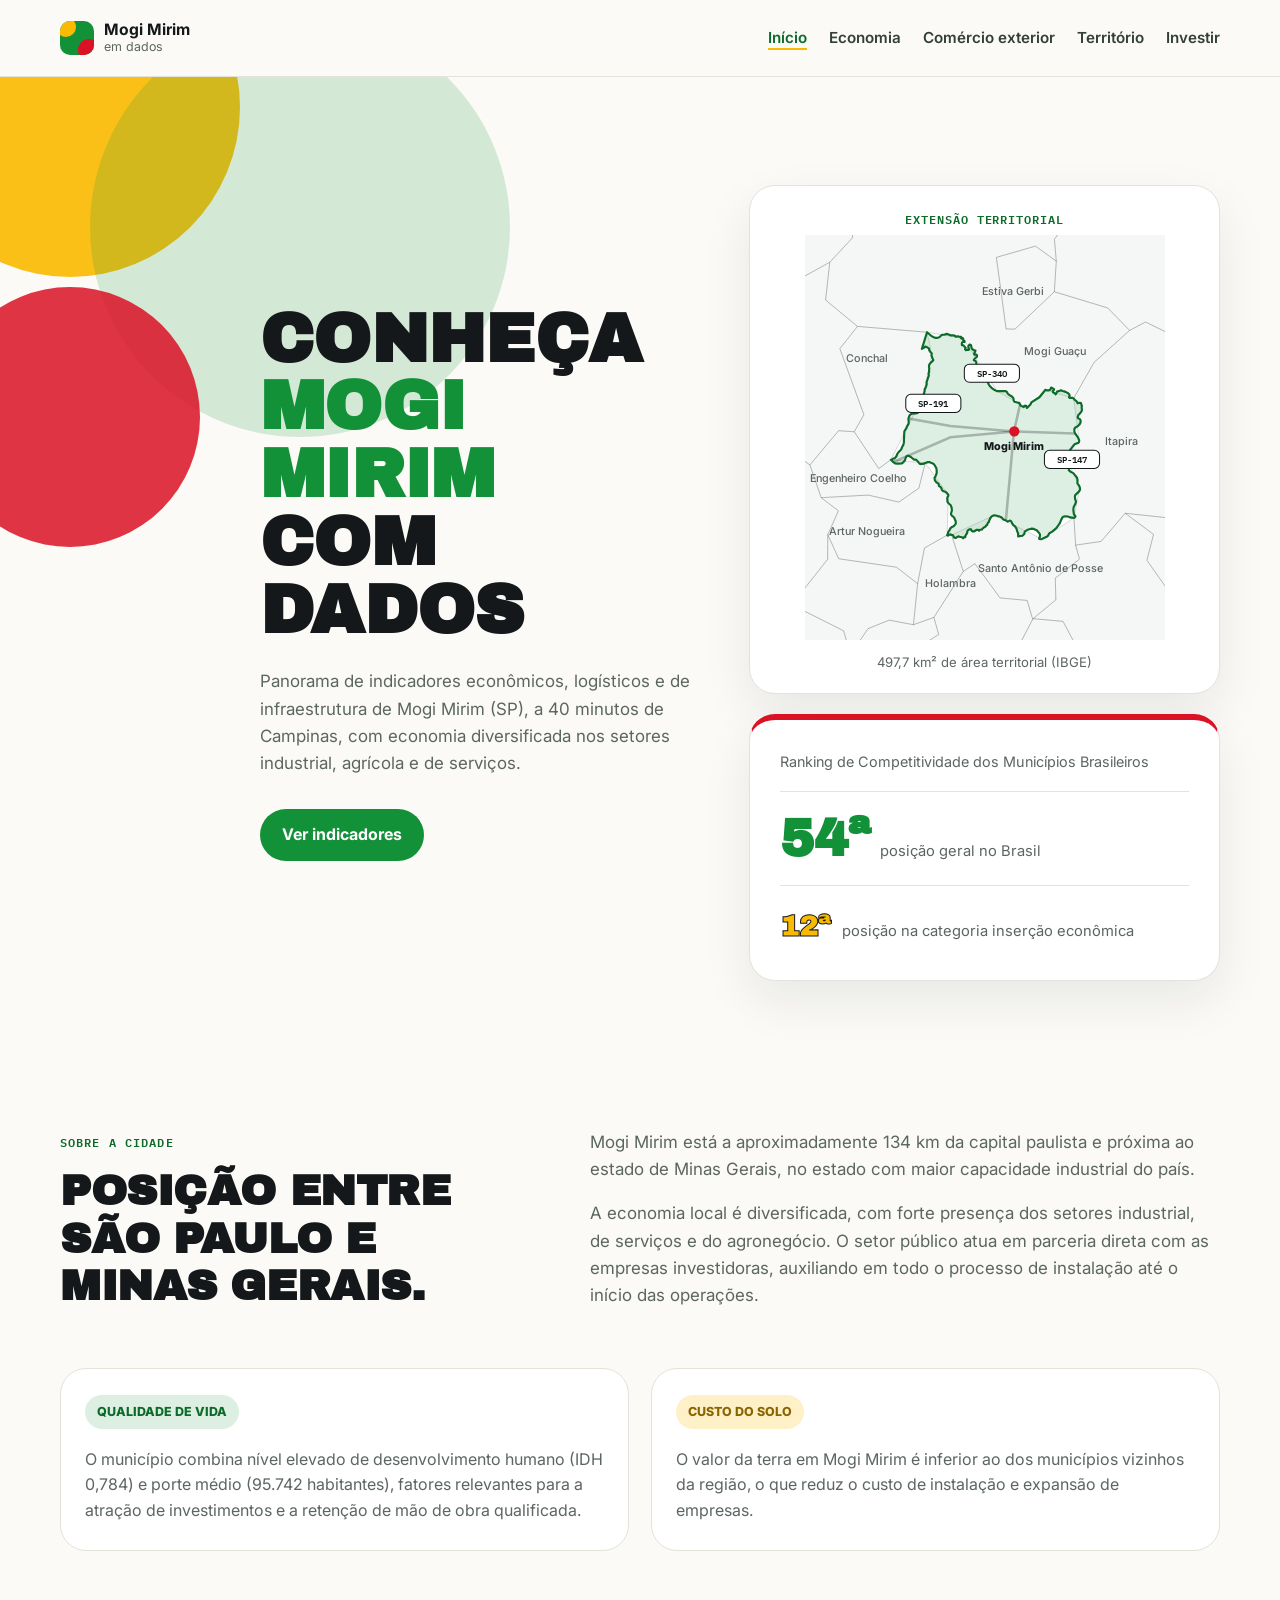
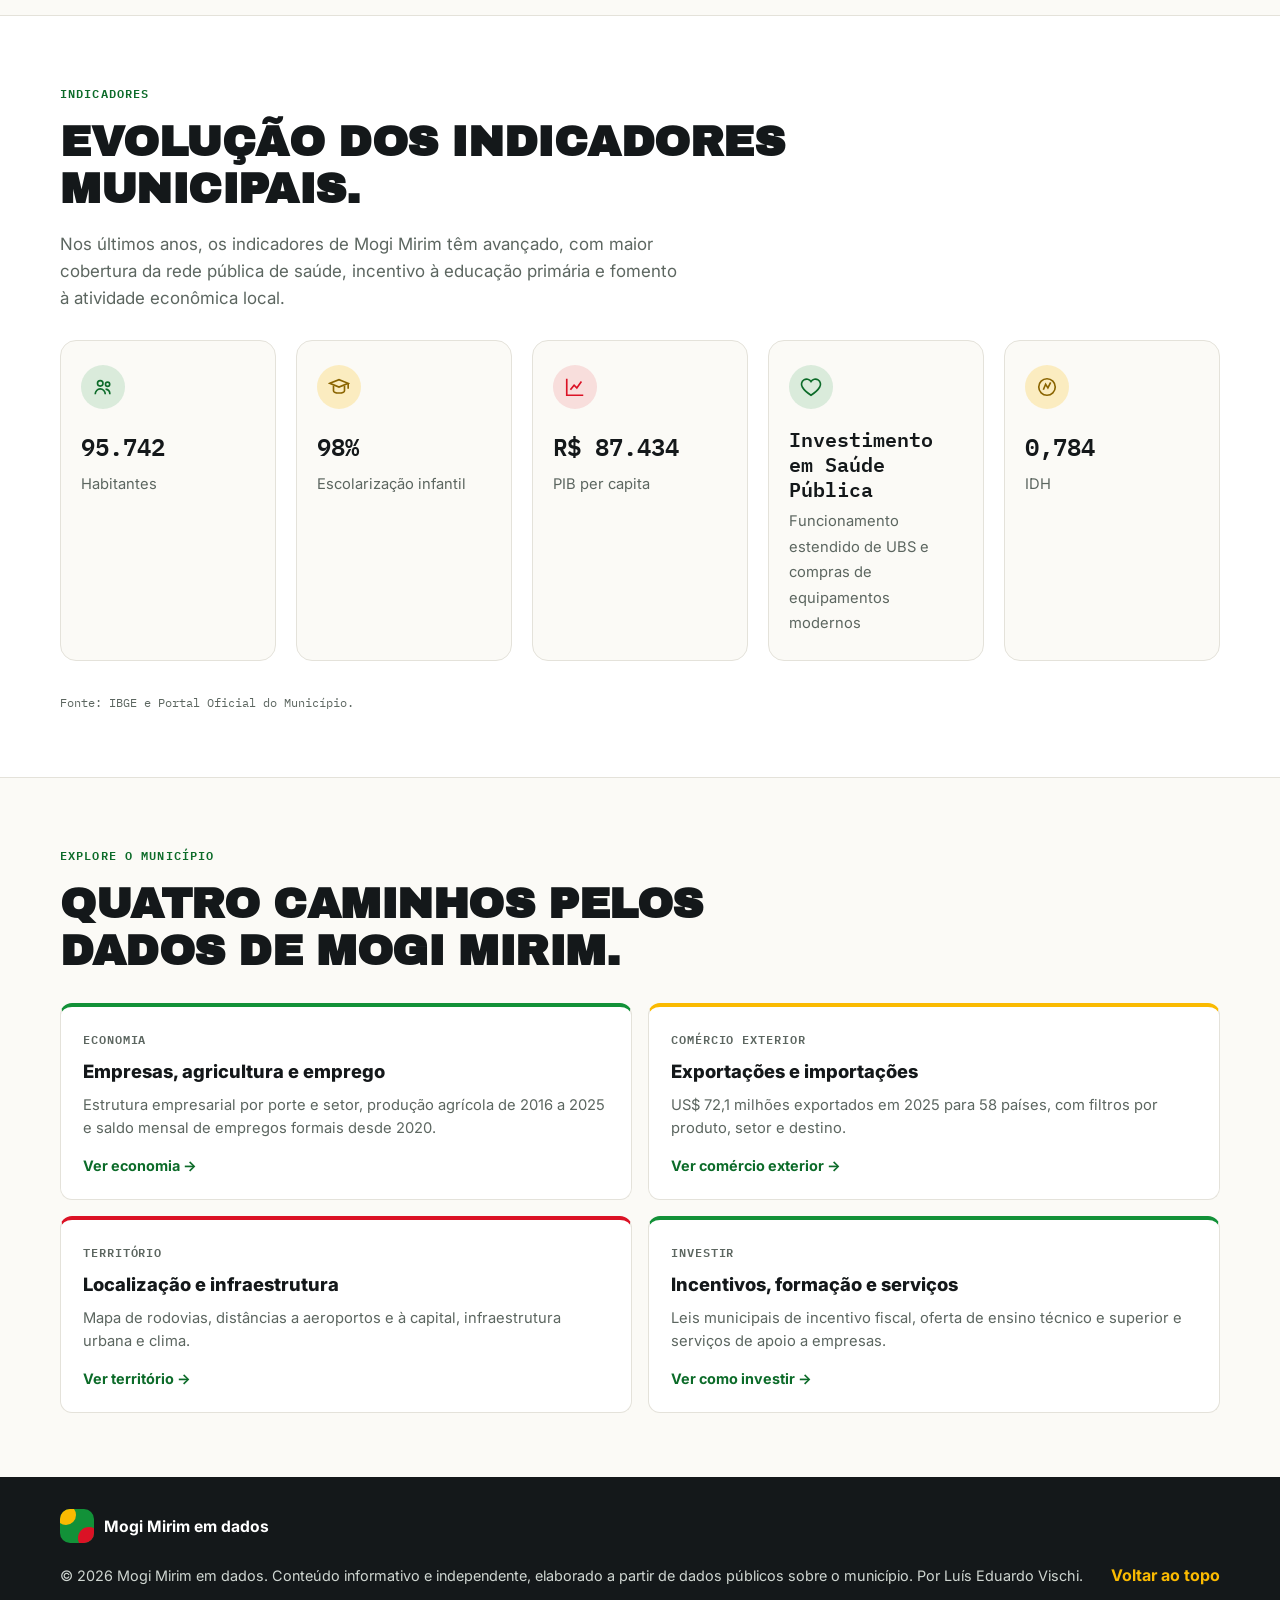
==== index.html @ 1808aabb "Add files via upload" ====
<!DOCTYPE html>
<html lang="pt-BR">
<head>
  <meta charset="UTF-8" />
  <meta name="viewport" content="width=device-width, initial-scale=1.0" />

  <title>Conheça Mogi Mirim com dados | Mogi Mirim em dados</title>

  <meta name="description" content="Indicadores econômicos, localização, infraestrutura e serviços de Mogi Mirim (SP), com base em dados públicos." />

  <link rel="icon" href="data:image/svg+xml,<svg xmlns=%22http://www.w3.org/2000/svg%22 viewBox=%220 0 100 100%22><rect width=%22100%22 height=%22100%22 rx=%2220%22 fill=%22%23129138%22/><circle cx=%2235%22 cy=%2235%22 r=%2214%22 fill=%22%23faba01%22/><circle cx=%2262%22 cy=%2262%22 r=%2216%22 fill=%22%23db1225%22/></svg>" />

  <link rel="preconnect" href="https://fonts.googleapis.com" />
  <link rel="preconnect" href="https://fonts.gstatic.com" crossorigin />
  <link href="https://fonts.googleapis.com/css2?family=Archivo+Black&family=Inter:wght@400;500;600;700;800&family=IBM+Plex+Mono:wght@500;600&display=swap" rel="stylesheet" />

  <link rel="stylesheet" href="styles.css" />
</head>

<body>
  <a href="#inicio" class="skip-link">Pular para o conteúdo principal</a>

  <header class="site-header">
    <div class="container header-content">
      <a href="index.html" class="brand" aria-label="Página inicial">
        <span class="brand-mark" aria-hidden="true"></span>
        <span class="brand-text">
          <strong>Mogi Mirim</strong>
          <span>em dados</span>
        </span>
      </a>

      <button class="menu-toggle" aria-label="Abrir menu" aria-expanded="false" aria-controls="main-nav">
        <span></span>
        <span></span>
        <span></span>
      </button>

      <nav class="main-nav" id="main-nav">
        <a href="index.html" aria-current="page">Início</a>
        <a href="economia.html">Economia</a>
        <a href="comercio-exterior.html">Comércio exterior</a>
        <a href="territorio.html">Território</a>
        <a href="investir.html">Investir</a>
      </nav>
    </div>
  </header>

  <main id="inicio">
    <section class="hero">
      <div class="hero-circles" aria-hidden="true">
        <span class="circle circle-yellow"></span>
        <span class="circle circle-green"></span>
        <span class="circle circle-red"></span>
      </div>

      <div class="container hero-grid">
        <div class="hero-content">
          <h1>
            Conheça<br />
            <span class="hero-city">Mogi Mirim</span><br />
            com dados
          </h1>

          <p>
            Panorama de indicadores econômicos, logísticos e de infraestrutura de Mogi Mirim (SP), a 40 minutos de Campinas, com economia diversificada nos setores industrial, agrícola e de serviços.
          </p>

          <div class="hero-actions">
            <a href="#indicadores" class="button primary">Ver indicadores</a>
          </div>
        </div>

        <div class="hero-side">
          <div class="hero-map-card">
            <span class="hero-map-label">Extensão territorial</span>

            <svg class="territory-map" viewBox="0 0 418 470" role="img" aria-labelledby="territory-title territory-desc">
              <title id="territory-title">Mapa do território de Mogi Mirim</title>
              <desc id="territory-desc">Limite oficial do município de Mogi Mirim (IBGE) e municípios vizinhos, com as rodovias SP-191, SP-340 e SP-147 e o centro da cidade indicados.</desc>
              <defs><clipPath id="territory-clip"><path d="M170.2,348.3 L171.6,348.3 L173.3,351.4 L175.2,351.7 L176.5,350.6 L178.5,349.8 L179.3,350.4 L182.4,351.0 L183.6,352.2 L184.7,350.7 L186.1,350.9 L186.2,349.5 L187.2,347.5 L188.1,346.6 L188.7,343.3 L190.2,341.9 L191.8,341.6 L192.8,341.8 L193.1,342.9 L194.3,344.1 L195.9,344.2 L197.5,343.5 L199.0,342.3 L201.0,342.4 L202.1,343.4 L202.7,342.4 L205.5,341.9 L205.8,341.2 L208.1,339.3 L209.7,338.5 L210.5,337.1 L211.3,336.9 L212.4,334.1 L213.4,333.4 L213.8,331.8 L215.4,328.3 L217.0,326.5 L219.5,325.5 L221.8,325.7 L224.1,326.5 L225.7,326.7 L228.3,327.9 L230.4,330.4 L233.5,331.5 L235.3,332.8 L238.1,331.6 L239.3,332.3 L241.5,336.5 L243.9,338.3 L245.7,341.2 L246.1,343.3 L247.5,346.6 L247.5,350.0 L252.5,349.2 L254.8,346.8 L255.0,344.7 L255.8,343.8 L258.3,342.3 L262.7,341.0 L265.6,341.3 L269.0,342.9 L271.6,345.7 L272.6,347.2 L272.9,348.7 L272.5,351.0 L271.9,352.0 L272.1,352.9 L273.8,353.3 L275.0,353.0 L281.2,350.2 L282.4,348.9 L283.2,347.0 L284.5,345.8 L287.4,344.1 L291.8,340.4 L294.3,337.0 L295.9,334.5 L297.7,330.2 L299.0,327.9 L300.0,327.1 L301.8,326.6 L305.3,326.9 L307.8,327.9 L312.3,328.5 L313.6,327.7 L314.0,326.5 L312.2,324.2 L311.7,320.2 L311.6,318.3 L312.0,315.9 L314.1,311.8 L314.7,309.8 L313.7,306.7 L313.4,304.4 L313.7,302.2 L314.6,301.1 L317.8,298.3 L319.1,296.3 L319.4,295.4 L319.0,292.8 L318.2,291.1 L316.3,288.5 L316.4,284.1 L315.9,282.1 L314.9,280.6 L311.5,276.5 L308.3,275.0 L306.3,273.0 L306.6,271.2 L307.8,269.7 L309.1,267.0 L308.7,264.7 L307.4,263.3 L305.7,263.2 L305.2,262.4 L304.6,260.2 L304.5,258.4 L302.7,258.0 L301.9,257.1 L311.9,244.2 L313.1,243.0 L314.7,242.2 L317.2,241.6 L318.1,240.5 L318.4,238.5 L316.9,235.0 L313.8,230.6 L312.9,228.6 L312.7,225.6 L313.1,224.5 L314.6,223.1 L316.6,222.0 L318.4,220.4 L319.8,218.2 L320.1,215.6 L319.2,213.8 L316.8,212.6 L316.6,211.4 L317.5,208.8 L318.9,207.6 L321.4,204.1 L321.5,202.9 L321.2,200.0 L321.5,198.3 L320.9,197.1 L320.5,195.2 L318.5,194.8 L316.6,195.4 L315.7,193.6 L314.5,192.3 L313.1,191.4 L311.9,189.7 L310.4,189.1 L307.4,189.1 L306.6,188.4 L307.3,186.4 L306.7,184.9 L304.9,183.3 L302.0,181.9 L299.1,181.2 L297.2,180.3 L295.8,181.0 L292.7,181.7 L291.7,184.3 L291.0,185.1 L289.9,183.8 L287.8,182.3 L287.7,181.1 L288.8,180.1 L289.2,179.0 L286.3,177.3 L285.7,177.3 L284.8,179.6 L283.1,180.4 L280.5,180.4 L279.2,179.7 L272.2,188.4 L262.8,194.4 L262.0,196.4 L257.7,200.9 L256.9,198.6 L255.9,198.1 L254.5,198.5 L254.0,199.9 L251.0,198.4 L249.9,197.4 L248.8,194.8 L248.3,195.0 L243.1,193.6 L242.4,192.4 L242.1,190.2 L241.6,188.9 L240.2,187.5 L237.1,185.7 L235.3,184.1 L234.6,182.4 L233.1,181.3 L222.9,181.3 L219.5,179.7 L216.7,177.5 L214.8,175.7 L213.4,173.6 L212.1,170.7 L210.9,168.6 L210.9,167.9 L209.2,167.2 L207.2,165.8 L206.0,163.2 L206.2,159.6 L204.2,156.8 L203.6,153.4 L201.8,152.2 L200.3,152.5 L199.4,151.9 L199.0,150.4 L198.9,148.4 L198.5,146.8 L196.0,145.2 L197.4,143.1 L199.6,141.4 L199.8,140.3 L199.4,139.0 L198.6,138.8 L196.9,139.1 L196.2,137.9 L197.5,135.8 L197.9,134.2 L195.8,133.7 L194.0,132.2 L193.3,130.8 L192.8,128.0 L191.2,127.2 L189.9,128.6 L189.6,130.3 L190.5,132.7 L189.8,133.5 L187.9,133.3 L186.7,133.8 L185.9,132.5 L186.5,130.8 L183.8,128.0 L182.3,128.0 L182.0,126.3 L182.5,124.7 L184.0,124.0 L185.2,124.3 L185.3,123.2 L183.8,122.6 L183.6,120.1 L182.9,119.7 L181.6,120.3 L180.8,119.4 L181.3,118.3 L178.8,118.2 L177.8,117.6 L175.0,118.0 L173.6,116.8 L171.5,116.4 L169.0,116.5 L165.2,114.9 L164.5,114.8 L162.2,115.6 L159.5,115.8 L158.2,116.6 L155.9,118.7 L153.8,119.4 L151.3,119.4 L149.7,118.9 L146.8,117.3 L141.7,112.9 L135.7,132.2 L138.6,130.7 L139.4,129.6 L140.3,129.6 L142.7,130.9 L144.0,131.9 L144.2,133.6 L145.8,136.2 L146.8,136.9 L147.2,138.0 L146.8,140.1 L147.6,141.6 L147.9,143.0 L148.9,144.9 L148.9,145.6 L146.0,148.2 L144.3,150.6 L143.9,152.1 L144.3,154.9 L144.0,157.7 L144.2,158.9 L143.5,160.6 L143.8,163.0 L141.2,170.9 L141.3,173.5 L140.0,177.6 L138.9,179.3 L139.0,180.7 L138.2,184.0 L137.4,186.3 L137.1,187.8 L137.9,189.2 L138.1,190.6 L139.0,191.7 L139.2,193.9 L138.8,196.9 L137.5,199.9 L136.5,200.8 L135.7,202.3 L131.2,206.3 L128.7,207.1 L124.0,207.5 L121.9,208.9 L120.9,210.5 L120.0,213.8 L120.4,216.0 L120.3,219.0 L118.4,222.3 L117.7,224.3 L115.4,227.9 L115.2,230.5 L114.8,240.8 L114.3,243.4 L112.5,246.8 L111.9,248.7 L110.5,250.4 L109.4,251.2 L107.5,253.5 L106.1,256.9 L104.4,259.1 L102.1,259.8 L100.9,260.7 L99.7,260.9 L103.0,264.1 L104.6,265.3 L107.4,265.4 L112.4,265.1 L114.4,263.6 L116.1,261.5 L117.0,258.4 L117.9,257.1 L118.8,256.4 L120.5,256.4 L123.0,257.8 L126.0,260.4 L127.4,261.0 L129.0,260.8 L130.4,262.3 L133.0,265.5 L134.8,266.0 L135.8,265.6 L137.6,265.7 L139.6,264.7 L142.7,263.7 L144.8,263.8 L148.5,265.3 L150.2,266.7 L152.4,270.5 L152.9,273.1 L152.9,276.5 L151.6,280.1 L150.4,281.9 L150.8,284.8 L152.6,287.3 L154.9,288.7 L155.3,289.7 L155.4,291.4 L157.5,292.8 L158.5,294.4 L158.9,296.1 L160.8,297.6 L162.9,298.2 L164.1,299.0 L166.4,301.6 L166.4,302.9 L165.6,304.1 L165.1,305.8 L165.4,307.9 L165.3,309.5 L166.5,311.5 L169.0,313.5 L170.2,316.4 L170.6,319.9 L169.4,324.0 L170.7,326.2 L172.1,327.0 L173.6,328.9 L174.0,330.4 L175.0,332.2 L175.0,335.4 L172.5,338.3 L170.7,339.0 L169.0,340.3 L167.3,343.6 L166.2,345.1 L165.9,347.0 L165.0,348.6 L165.8,349.2 L166.9,348.4 L169.1,347.6 L170.2,348.3 Z" /></clipPath></defs>
              <g class="territory-neighbors">
                <path d="M-73.3,535.0 L-22.2,507.8 L-6.2,519.0 L39.6,498.4 L52.9,487.0 L44.8,459.6 L-15.4,429.3 L-60.6,472.3 L-80.5,450.9 L-103.0,460.5 L-76.3,491.4 L-73.3,535.0 Z" />
                <path d="M340.1,585.9 L371.5,578.0 L401.4,589.8 L443.8,530.3 L464.0,493.3 L427.6,445.1 L428.1,421.9 L397.0,377.7 L404.7,347.6 L371.8,323.1 L343.8,355.8 L314.2,360.1 L318.7,376.3 L290.6,398.5 L291.3,423.6 L264.8,445.5 L299.6,448.6 L341.5,527.6 L340.1,585.9 Z" />
                <path d="M-166.5,216.3 L-98.8,239.0 L-84.9,251.9 L-33.9,239.2 L5.7,267.0 L39.0,227.2 L57.2,228.5 L68.4,208.7 L40.5,132.0 L60.9,106.1 L23.9,75.5 L28.8,31.6 L-1.5,48.4 L-35.5,51.7 L-70.1,66.8 L-82.3,57.2 L-115.7,83.0 L-150.0,82.7 L-168.7,65.6 L-162.4,122.9 L-179.7,179.8 L-166.7,211.7 L-166.5,216.3 Z" />
                <path d="M26.5,348.0 L39.1,375.9 L106.1,385.7 L130.8,404.8 L138.7,363.4 L165.0,348.6 L166.4,301.6 L139.6,264.7 L132.2,294.0 L109.0,310.1 L73.3,302.0 L18.8,305.0 L38.8,320.2 L26.5,348.0 Z" />
                <path d="M60.9,106.1 L40.5,132.0 L68.4,208.7 L57.2,228.5 L85.6,271.2 L99.7,260.9 L137.1,187.8 L147.2,138.0 L141.7,112.9 L60.9,106.1 Z" />
                <path d="M52.9,487.0 L73.1,457.1 L97.8,447.2 L125.9,452.5 L130.8,404.8 L106.1,385.7 L39.1,375.9 L26.5,348.0 L26.3,376.5 L-15.4,429.3 L44.8,459.6 L52.9,487.0 Z" />
                <path d="M99.7,260.9 L85.6,271.2 L57.2,228.5 L39.0,227.2 L5.7,267.0 L18.8,305.0 L73.3,302.0 L109.0,310.1 L132.2,294.0 L139.6,264.7 L99.7,260.9 Z" />
                <path d="M376.9,110.8 L395.4,101.0 L431.6,118.8 L444.8,76.5 L466.2,40.5 L473.0,7.2 L440.2,3.0 L409.2,-34.5 L412.9,-67.5 L368.5,-75.6 L335.7,-65.3 L295.9,-73.1 L309.7,-49.5 L317.4,-33.7 L289.6,5.0 L291.8,30.4 L289.5,65.9 L351.5,84.7 L376.9,110.8 Z" />
                <path d="M165.0,348.6 L138.7,363.4 L130.8,404.8 L125.9,452.5 L149.7,444.0 L183.8,390.6 L170.2,348.3 L165.0,348.6 Z" />
                <path d="M517.7,233.7 L477.3,213.2 L481.8,170.5 L431.6,118.8 L395.4,101.0 L376.9,110.8 L335.6,148.0 L311.9,189.7 L318.4,238.5 L301.9,257.1 L319.0,292.8 L312.3,328.5 L314.2,360.1 L343.8,355.8 L371.8,323.1 L420.4,328.3 L440.2,290.3 L465.6,264.5 L483.9,263.7 L517.7,233.7 Z" />
                <path d="M264.4,446.2 L257.9,424.3 L226.5,421.4 L197.3,381.6 L183.8,390.6 L149.7,444.0 L155.2,463.9 L126.6,481.9 L127.6,504.9 L153.6,486.9 L236.0,500.5 L243.3,486.5 L264.4,446.2 Z" />
                <path d="M-168.7,65.6 L-150.0,82.7 L-115.7,83.0 L-82.3,57.2 L-70.1,66.8 L-35.5,51.7 L-1.5,48.4 L28.8,31.6 L55.3,3.1 L50.3,-62.0 L3.7,-68.5 L-32.9,-58.4 L-54.7,-69.4 L-95.0,-64.7 L-112.3,-74.0 L-128.7,-22.2 L-185.4,15.3 L-168.7,65.6 Z" />
                <path d="M-15.4,429.3 L26.3,376.5 L26.5,348.0 L38.8,320.2 L18.8,305.0 L5.7,267.0 L-33.9,239.2 L-60.2,285.4 L-87.1,288.9 L-120.9,311.9 L-174.5,310.0 L-190.3,389.9 L-182.7,410.6 L-202.4,453.7 L-185.4,482.2 L-172.3,494.4 L-144.8,474.1 L-103.0,460.5 L-80.5,450.9 L-60.6,472.3 L-15.4,429.3 Z" />
                <path d="M141.7,112.9 L183.6,120.1 L222.9,181.3 L257.7,200.9 L279.2,179.7 L311.9,189.7 L335.6,148.0 L376.9,110.8 L351.5,84.7 L289.5,65.9 L243.8,109.3 L233.5,109.1 L222.2,26.0 L267.6,12.9 L291.8,30.4 L289.6,5.0 L317.4,-33.7 L309.7,-49.5 L259.8,-20.5 L195.3,-48.2 L171.9,-47.3 L128.3,-89.3 L89.8,-52.9 L50.3,-62.0 L55.3,3.1 L28.8,31.6 L23.9,75.5 L60.9,106.1 L141.7,112.9 Z" />
                <path d="M39.2,543.5 L77.4,552.9 L112.7,557.1 L132.4,530.9 L127.6,504.9 L126.6,481.9 L155.2,463.9 L149.7,444.0 L125.9,452.5 L97.8,447.2 L73.1,457.1 L52.9,487.0 L39.6,498.4 L39.2,543.5 Z" />
                <path d="M243.3,486.5 L285.6,515.7 L296.9,563.0 L323.0,579.6 L340.1,585.9 L341.5,527.6 L299.6,448.6 L264.8,445.5 L264.4,446.2 L243.3,486.5 Z" />
                <path d="M183.8,390.6 L197.3,381.6 L226.5,421.4 L257.9,424.3 L264.4,446.2 L264.8,445.5 L291.3,423.6 L290.6,398.5 L318.7,376.3 L314.2,360.1 L312.3,328.5 L275.0,353.0 L219.5,325.5 L170.2,348.3 L183.8,390.6 Z" />
                <path d="M412.9,-67.5 L409.2,-34.5 L440.2,3.0 L473.0,7.2 L494.1,9.2 L520.3,-17.1 L511.3,-53.5 L493.1,-67.9 L450.3,-65.2 L434.7,-75.4 L412.9,-67.5 Z" />
                <path d="M428.1,421.9 L467.4,413.9 L484.3,430.0 L507.4,420.7 L529.5,401.6 L519.7,329.0 L475.6,323.5 L466.3,293.3 L440.2,290.3 L420.4,328.3 L371.8,323.1 L404.7,347.6 L397.0,377.7 L428.1,421.9 Z" />
                <path d="M291.8,30.4 L267.6,12.9 L222.2,26.0 L233.5,109.1 L243.8,109.3 L289.5,65.9 L291.8,30.4 Z" />
              </g>
              <path class="territory-shape" d="M170.2,348.3 L171.6,348.3 L173.3,351.4 L175.2,351.7 L176.5,350.6 L178.5,349.8 L179.3,350.4 L182.4,351.0 L183.6,352.2 L184.7,350.7 L186.1,350.9 L186.2,349.5 L187.2,347.5 L188.1,346.6 L188.7,343.3 L190.2,341.9 L191.8,341.6 L192.8,341.8 L193.1,342.9 L194.3,344.1 L195.9,344.2 L197.5,343.5 L199.0,342.3 L201.0,342.4 L202.1,343.4 L202.7,342.4 L205.5,341.9 L205.8,341.2 L208.1,339.3 L209.7,338.5 L210.5,337.1 L211.3,336.9 L212.4,334.1 L213.4,333.4 L213.8,331.8 L215.4,328.3 L217.0,326.5 L219.5,325.5 L221.8,325.7 L224.1,326.5 L225.7,326.7 L228.3,327.9 L230.4,330.4 L233.5,331.5 L235.3,332.8 L238.1,331.6 L239.3,332.3 L241.5,336.5 L243.9,338.3 L245.7,341.2 L246.1,343.3 L247.5,346.6 L247.5,350.0 L252.5,349.2 L254.8,346.8 L255.0,344.7 L255.8,343.8 L258.3,342.3 L262.7,341.0 L265.6,341.3 L269.0,342.9 L271.6,345.7 L272.6,347.2 L272.9,348.7 L272.5,351.0 L271.9,352.0 L272.1,352.9 L273.8,353.3 L275.0,353.0 L281.2,350.2 L282.4,348.9 L283.2,347.0 L284.5,345.8 L287.4,344.1 L291.8,340.4 L294.3,337.0 L295.9,334.5 L297.7,330.2 L299.0,327.9 L300.0,327.1 L301.8,326.6 L305.3,326.9 L307.8,327.9 L312.3,328.5 L313.6,327.7 L314.0,326.5 L312.2,324.2 L311.7,320.2 L311.6,318.3 L312.0,315.9 L314.1,311.8 L314.7,309.8 L313.7,306.7 L313.4,304.4 L313.7,302.2 L314.6,301.1 L317.8,298.3 L319.1,296.3 L319.4,295.4 L319.0,292.8 L318.2,291.1 L316.3,288.5 L316.4,284.1 L315.9,282.1 L314.9,280.6 L311.5,276.5 L308.3,275.0 L306.3,273.0 L306.6,271.2 L307.8,269.7 L309.1,267.0 L308.7,264.7 L307.4,263.3 L305.7,263.2 L305.2,262.4 L304.6,260.2 L304.5,258.4 L302.7,258.0 L301.9,257.1 L311.9,244.2 L313.1,243.0 L314.7,242.2 L317.2,241.6 L318.1,240.5 L318.4,238.5 L316.9,235.0 L313.8,230.6 L312.9,228.6 L312.7,225.6 L313.1,224.5 L314.6,223.1 L316.6,222.0 L318.4,220.4 L319.8,218.2 L320.1,215.6 L319.2,213.8 L316.8,212.6 L316.6,211.4 L317.5,208.8 L318.9,207.6 L321.4,204.1 L321.5,202.9 L321.2,200.0 L321.5,198.3 L320.9,197.1 L320.5,195.2 L318.5,194.8 L316.6,195.4 L315.7,193.6 L314.5,192.3 L313.1,191.4 L311.9,189.7 L310.4,189.1 L307.4,189.1 L306.6,188.4 L307.3,186.4 L306.7,184.9 L304.9,183.3 L302.0,181.9 L299.1,181.2 L297.2,180.3 L295.8,181.0 L292.7,181.7 L291.7,184.3 L291.0,185.1 L289.9,183.8 L287.8,182.3 L287.7,181.1 L288.8,180.1 L289.2,179.0 L286.3,177.3 L285.7,177.3 L284.8,179.6 L283.1,180.4 L280.5,180.4 L279.2,179.7 L272.2,188.4 L262.8,194.4 L262.0,196.4 L257.7,200.9 L256.9,198.6 L255.9,198.1 L254.5,198.5 L254.0,199.9 L251.0,198.4 L249.9,197.4 L248.8,194.8 L248.3,195.0 L243.1,193.6 L242.4,192.4 L242.1,190.2 L241.6,188.9 L240.2,187.5 L237.1,185.7 L235.3,184.1 L234.6,182.4 L233.1,181.3 L222.9,181.3 L219.5,179.7 L216.7,177.5 L214.8,175.7 L213.4,173.6 L212.1,170.7 L210.9,168.6 L210.9,167.9 L209.2,167.2 L207.2,165.8 L206.0,163.2 L206.2,159.6 L204.2,156.8 L203.6,153.4 L201.8,152.2 L200.3,152.5 L199.4,151.9 L199.0,150.4 L198.9,148.4 L198.5,146.8 L196.0,145.2 L197.4,143.1 L199.6,141.4 L199.8,140.3 L199.4,139.0 L198.6,138.8 L196.9,139.1 L196.2,137.9 L197.5,135.8 L197.9,134.2 L195.8,133.7 L194.0,132.2 L193.3,130.8 L192.8,128.0 L191.2,127.2 L189.9,128.6 L189.6,130.3 L190.5,132.7 L189.8,133.5 L187.9,133.3 L186.7,133.8 L185.9,132.5 L186.5,130.8 L183.8,128.0 L182.3,128.0 L182.0,126.3 L182.5,124.7 L184.0,124.0 L185.2,124.3 L185.3,123.2 L183.8,122.6 L183.6,120.1 L182.9,119.7 L181.6,120.3 L180.8,119.4 L181.3,118.3 L178.8,118.2 L177.8,117.6 L175.0,118.0 L173.6,116.8 L171.5,116.4 L169.0,116.5 L165.2,114.9 L164.5,114.8 L162.2,115.6 L159.5,115.8 L158.2,116.6 L155.9,118.7 L153.8,119.4 L151.3,119.4 L149.7,118.9 L146.8,117.3 L141.7,112.9 L135.7,132.2 L138.6,130.7 L139.4,129.6 L140.3,129.6 L142.7,130.9 L144.0,131.9 L144.2,133.6 L145.8,136.2 L146.8,136.9 L147.2,138.0 L146.8,140.1 L147.6,141.6 L147.9,143.0 L148.9,144.9 L148.9,145.6 L146.0,148.2 L144.3,150.6 L143.9,152.1 L144.3,154.9 L144.0,157.7 L144.2,158.9 L143.5,160.6 L143.8,163.0 L141.2,170.9 L141.3,173.5 L140.0,177.6 L138.9,179.3 L139.0,180.7 L138.2,184.0 L137.4,186.3 L137.1,187.8 L137.9,189.2 L138.1,190.6 L139.0,191.7 L139.2,193.9 L138.8,196.9 L137.5,199.9 L136.5,200.8 L135.7,202.3 L131.2,206.3 L128.7,207.1 L124.0,207.5 L121.9,208.9 L120.9,210.5 L120.0,213.8 L120.4,216.0 L120.3,219.0 L118.4,222.3 L117.7,224.3 L115.4,227.9 L115.2,230.5 L114.8,240.8 L114.3,243.4 L112.5,246.8 L111.9,248.7 L110.5,250.4 L109.4,251.2 L107.5,253.5 L106.1,256.9 L104.4,259.1 L102.1,259.8 L100.9,260.7 L99.7,260.9 L103.0,264.1 L104.6,265.3 L107.4,265.4 L112.4,265.1 L114.4,263.6 L116.1,261.5 L117.0,258.4 L117.9,257.1 L118.8,256.4 L120.5,256.4 L123.0,257.8 L126.0,260.4 L127.4,261.0 L129.0,260.8 L130.4,262.3 L133.0,265.5 L134.8,266.0 L135.8,265.6 L137.6,265.7 L139.6,264.7 L142.7,263.7 L144.8,263.8 L148.5,265.3 L150.2,266.7 L152.4,270.5 L152.9,273.1 L152.9,276.5 L151.6,280.1 L150.4,281.9 L150.8,284.8 L152.6,287.3 L154.9,288.7 L155.3,289.7 L155.4,291.4 L157.5,292.8 L158.5,294.4 L158.9,296.1 L160.8,297.6 L162.9,298.2 L164.1,299.0 L166.4,301.6 L166.4,302.9 L165.6,304.1 L165.1,305.8 L165.4,307.9 L165.3,309.5 L166.5,311.5 L169.0,313.5 L170.2,316.4 L170.6,319.9 L169.4,324.0 L170.7,326.2 L172.1,327.0 L173.6,328.9 L174.0,330.4 L175.0,332.2 L175.0,335.4 L172.5,338.3 L170.7,339.0 L169.0,340.3 L167.3,343.6 L166.2,345.1 L165.9,347.0 L165.0,348.6 L165.8,349.2 L166.9,348.4 L169.1,347.6 L170.2,348.3 Z" />
              <g clip-path="url(#territory-clip)" class="territory-roads">
                <path d="M221.1,465.4 L242.6,228.1 L255.1,173.0 L369.9,26.1" /><path d="M-114.0,343.4 L48.3,287.1 L168.9,234.9 L242.6,228.1 L351.3,231.8 L450.3,261.0" /><path d="M-99.7,162.7 L48.3,200.1 L168.9,221.8 L242.6,228.1" />
              </g>
              <path class="territory-outline" d="M170.2,348.3 L171.6,348.3 L173.3,351.4 L175.2,351.7 L176.5,350.6 L178.5,349.8 L179.3,350.4 L182.4,351.0 L183.6,352.2 L184.7,350.7 L186.1,350.9 L186.2,349.5 L187.2,347.5 L188.1,346.6 L188.7,343.3 L190.2,341.9 L191.8,341.6 L192.8,341.8 L193.1,342.9 L194.3,344.1 L195.9,344.2 L197.5,343.5 L199.0,342.3 L201.0,342.4 L202.1,343.4 L202.7,342.4 L205.5,341.9 L205.8,341.2 L208.1,339.3 L209.7,338.5 L210.5,337.1 L211.3,336.9 L212.4,334.1 L213.4,333.4 L213.8,331.8 L215.4,328.3 L217.0,326.5 L219.5,325.5 L221.8,325.7 L224.1,326.5 L225.7,326.7 L228.3,327.9 L230.4,330.4 L233.5,331.5 L235.3,332.8 L238.1,331.6 L239.3,332.3 L241.5,336.5 L243.9,338.3 L245.7,341.2 L246.1,343.3 L247.5,346.6 L247.5,350.0 L252.5,349.2 L254.8,346.8 L255.0,344.7 L255.8,343.8 L258.3,342.3 L262.7,341.0 L265.6,341.3 L269.0,342.9 L271.6,345.7 L272.6,347.2 L272.9,348.7 L272.5,351.0 L271.9,352.0 L272.1,352.9 L273.8,353.3 L275.0,353.0 L281.2,350.2 L282.4,348.9 L283.2,347.0 L284.5,345.8 L287.4,344.1 L291.8,340.4 L294.3,337.0 L295.9,334.5 L297.7,330.2 L299.0,327.9 L300.0,327.1 L301.8,326.6 L305.3,326.9 L307.8,327.9 L312.3,328.5 L313.6,327.7 L314.0,326.5 L312.2,324.2 L311.7,320.2 L311.6,318.3 L312.0,315.9 L314.1,311.8 L314.7,309.8 L313.7,306.7 L313.4,304.4 L313.7,302.2 L314.6,301.1 L317.8,298.3 L319.1,296.3 L319.4,295.4 L319.0,292.8 L318.2,291.1 L316.3,288.5 L316.4,284.1 L315.9,282.1 L314.9,280.6 L311.5,276.5 L308.3,275.0 L306.3,273.0 L306.6,271.2 L307.8,269.7 L309.1,267.0 L308.7,264.7 L307.4,263.3 L305.7,263.2 L305.2,262.4 L304.6,260.2 L304.5,258.4 L302.7,258.0 L301.9,257.1 L311.9,244.2 L313.1,243.0 L314.7,242.2 L317.2,241.6 L318.1,240.5 L318.4,238.5 L316.9,235.0 L313.8,230.6 L312.9,228.6 L312.7,225.6 L313.1,224.5 L314.6,223.1 L316.6,222.0 L318.4,220.4 L319.8,218.2 L320.1,215.6 L319.2,213.8 L316.8,212.6 L316.6,211.4 L317.5,208.8 L318.9,207.6 L321.4,204.1 L321.5,202.9 L321.2,200.0 L321.5,198.3 L320.9,197.1 L320.5,195.2 L318.5,194.8 L316.6,195.4 L315.7,193.6 L314.5,192.3 L313.1,191.4 L311.9,189.7 L310.4,189.1 L307.4,189.1 L306.6,188.4 L307.3,186.4 L306.7,184.9 L304.9,183.3 L302.0,181.9 L299.1,181.2 L297.2,180.3 L295.8,181.0 L292.7,181.7 L291.7,184.3 L291.0,185.1 L289.9,183.8 L287.8,182.3 L287.7,181.1 L288.8,180.1 L289.2,179.0 L286.3,177.3 L285.7,177.3 L284.8,179.6 L283.1,180.4 L280.5,180.4 L279.2,179.7 L272.2,188.4 L262.8,194.4 L262.0,196.4 L257.7,200.9 L256.9,198.6 L255.9,198.1 L254.5,198.5 L254.0,199.9 L251.0,198.4 L249.9,197.4 L248.8,194.8 L248.3,195.0 L243.1,193.6 L242.4,192.4 L242.1,190.2 L241.6,188.9 L240.2,187.5 L237.1,185.7 L235.3,184.1 L234.6,182.4 L233.1,181.3 L222.9,181.3 L219.5,179.7 L216.7,177.5 L214.8,175.7 L213.4,173.6 L212.1,170.7 L210.9,168.6 L210.9,167.9 L209.2,167.2 L207.2,165.8 L206.0,163.2 L206.2,159.6 L204.2,156.8 L203.6,153.4 L201.8,152.2 L200.3,152.5 L199.4,151.9 L199.0,150.4 L198.9,148.4 L198.5,146.8 L196.0,145.2 L197.4,143.1 L199.6,141.4 L199.8,140.3 L199.4,139.0 L198.6,138.8 L196.9,139.1 L196.2,137.9 L197.5,135.8 L197.9,134.2 L195.8,133.7 L194.0,132.2 L193.3,130.8 L192.8,128.0 L191.2,127.2 L189.9,128.6 L189.6,130.3 L190.5,132.7 L189.8,133.5 L187.9,133.3 L186.7,133.8 L185.9,132.5 L186.5,130.8 L183.8,128.0 L182.3,128.0 L182.0,126.3 L182.5,124.7 L184.0,124.0 L185.2,124.3 L185.3,123.2 L183.8,122.6 L183.6,120.1 L182.9,119.7 L181.6,120.3 L180.8,119.4 L181.3,118.3 L178.8,118.2 L177.8,117.6 L175.0,118.0 L173.6,116.8 L171.5,116.4 L169.0,116.5 L165.2,114.9 L164.5,114.8 L162.2,115.6 L159.5,115.8 L158.2,116.6 L155.9,118.7 L153.8,119.4 L151.3,119.4 L149.7,118.9 L146.8,117.3 L141.7,112.9 L135.7,132.2 L138.6,130.7 L139.4,129.6 L140.3,129.6 L142.7,130.9 L144.0,131.9 L144.2,133.6 L145.8,136.2 L146.8,136.9 L147.2,138.0 L146.8,140.1 L147.6,141.6 L147.9,143.0 L148.9,144.9 L148.9,145.6 L146.0,148.2 L144.3,150.6 L143.9,152.1 L144.3,154.9 L144.0,157.7 L144.2,158.9 L143.5,160.6 L143.8,163.0 L141.2,170.9 L141.3,173.5 L140.0,177.6 L138.9,179.3 L139.0,180.7 L138.2,184.0 L137.4,186.3 L137.1,187.8 L137.9,189.2 L138.1,190.6 L139.0,191.7 L139.2,193.9 L138.8,196.9 L137.5,199.9 L136.5,200.8 L135.7,202.3 L131.2,206.3 L128.7,207.1 L124.0,207.5 L121.9,208.9 L120.9,210.5 L120.0,213.8 L120.4,216.0 L120.3,219.0 L118.4,222.3 L117.7,224.3 L115.4,227.9 L115.2,230.5 L114.8,240.8 L114.3,243.4 L112.5,246.8 L111.9,248.7 L110.5,250.4 L109.4,251.2 L107.5,253.5 L106.1,256.9 L104.4,259.1 L102.1,259.8 L100.9,260.7 L99.7,260.9 L103.0,264.1 L104.6,265.3 L107.4,265.4 L112.4,265.1 L114.4,263.6 L116.1,261.5 L117.0,258.4 L117.9,257.1 L118.8,256.4 L120.5,256.4 L123.0,257.8 L126.0,260.4 L127.4,261.0 L129.0,260.8 L130.4,262.3 L133.0,265.5 L134.8,266.0 L135.8,265.6 L137.6,265.7 L139.6,264.7 L142.7,263.7 L144.8,263.8 L148.5,265.3 L150.2,266.7 L152.4,270.5 L152.9,273.1 L152.9,276.5 L151.6,280.1 L150.4,281.9 L150.8,284.8 L152.6,287.3 L154.9,288.7 L155.3,289.7 L155.4,291.4 L157.5,292.8 L158.5,294.4 L158.9,296.1 L160.8,297.6 L162.9,298.2 L164.1,299.0 L166.4,301.6 L166.4,302.9 L165.6,304.1 L165.1,305.8 L165.4,307.9 L165.3,309.5 L166.5,311.5 L169.0,313.5 L170.2,316.4 L170.6,319.9 L169.4,324.0 L170.7,326.2 L172.1,327.0 L173.6,328.9 L174.0,330.4 L175.0,332.2 L175.0,335.4 L172.5,338.3 L170.7,339.0 L169.0,340.3 L167.3,343.6 L166.2,345.1 L165.9,347.0 L165.0,348.6 L165.8,349.2 L166.9,348.4 L169.1,347.6 L170.2,348.3 Z" />
              <text class="territory-neighbor" x="72" y="348">Artur Nogueira</text>
              <text class="territory-neighbor" x="72" y="148">Conchal</text>
              <text class="territory-neighbor" x="62" y="287">Engenheiro Coelho</text>
              <text class="territory-neighbor" x="169" y="409">Holambra</text>
              <text class="territory-neighbor" x="368" y="244">Itapira</text>
              <text class="territory-neighbor" x="290" y="139">Mogi Guaçu</text>
              <text class="territory-neighbor" x="273" y="391">Santo Antônio de Posse</text>
              <text class="territory-neighbor" x="241" y="70">Estiva Gerbi</text>
              <g class="territory-road" transform="translate(149,196)"><rect x="-32" y="-11" width="64" height="21" rx="6" /><text y="4">SP-191</text></g>
              <g class="territory-road" transform="translate(217,161)"><rect x="-32" y="-11" width="64" height="21" rx="6" /><text y="4">SP-340</text></g>
              <g class="territory-road" transform="translate(310,261)"><rect x="-32" y="-11" width="64" height="21" rx="6" /><text y="4">SP-147</text></g>
              <g class="territory-center" transform="translate(243,228)"><circle r="6" /><text y="22">Mogi Mirim</text></g>
            </svg>

            <span class="hero-map-note">497,7 km² de área territorial (IBGE)</span>
          </div>

          <div class="hero-stat-card">
            <div class="hero-stat-card-header">
              <span>Ranking de Competitividade dos Municípios Brasileiros</span>
            </div>

            <div class="hero-stat-main">
              <strong>54ª</strong>
              <span>posição geral no Brasil</span>
            </div>

            <div class="hero-stat-sub">
              <strong>12ª</strong>
              <span>posição na categoria inserção econômica</span>
            </div>
          </div>
        </div>
      </div>
    </section>
    <section id="sobre" class="section">
      <div class="container two-columns">
        <div>
          <span class="section-label">Sobre a cidade</span>
          <h2>Posição entre São Paulo e Minas Gerais.</h2>
        </div>

        <div class="text-content">
          <p>
            Mogi Mirim está a aproximadamente 134 km da capital paulista e próxima
            ao estado de Minas Gerais, no estado com maior capacidade industrial
            do país.
          </p>

          <p>
            A economia local é diversificada, com forte presença dos setores
            industrial, de serviços e do agronegócio. O setor público atua em
            parceria direta com as empresas investidoras, auxiliando em todo o
            processo de instalação até o início das operações.
          </p>
        </div>
      </div>

      <div class="container">
        <div class="highlight-cards">
          <article class="highlight-card">
            <span class="service-tag" data-tone="green">Qualidade de vida</span>
            <p>
              O município combina nível elevado de desenvolvimento humano (IDH 0,784)
              e porte médio (95.742 habitantes), fatores relevantes para a atração
              de investimentos e a retenção de mão de obra qualificada.
            </p>
          </article>

          <article class="highlight-card">
            <span class="service-tag" data-tone="yellow">Custo do solo</span>
            <p>
              O valor da terra em Mogi Mirim é inferior ao dos municípios vizinhos
              da região, o que reduz o custo de instalação e expansão de empresas.
            </p>
          </article>
        </div>
      </div>
    </section>
    <section id="indicadores" class="section section-tinted">
      <div class="container">
        <div class="section-heading">
          <span class="section-label">Indicadores</span>
          <h2>Evolução dos indicadores municipais.</h2>
          <p>
            Nos últimos anos, os indicadores de Mogi Mirim têm avançado, com maior cobertura da rede pública de saúde,
            incentivo à educação primária e fomento à atividade econômica local.
          </p>
        </div>

        <div class="stats-grid">
          <article class="stat-card">
            <div class="stat-icon" data-tone="green">
              <svg viewBox="0 0 24 24" fill="none" stroke="currentColor" stroke-width="1.8"><circle cx="9" cy="8" r="3"/><path d="M3.5 20c0-3.3 2.5-6 5.5-6s5.5 2.7 5.5 6"/><circle cx="17" cy="9" r="2.3"/><path d="M14.8 14.3c2.6.2 4.7 2.5 4.7 5.7"/></svg>
            </div>
            <strong class="stat-number">95.742</strong>
            <span class="stat-label">Habitantes</span>
          </article>

          <article class="stat-card">
            <div class="stat-icon" data-tone="yellow">
              <svg viewBox="0 0 24 24" fill="none" stroke="currentColor" stroke-width="1.8"><path d="M2 8l10-4 10 4-10 4-10-4Z"/><path d="M6 10.5V16c0 1.4 2.7 2.5 6 2.5s6-1.1 6-2.5v-5.5"/><path d="M22 8v6"/></svg>
            </div>
            <strong class="stat-number">98%</strong>
            <span class="stat-label">Escolarização infantil</span>
          </article>

          <article class="stat-card">
            <div class="stat-icon" data-tone="red">
              <svg viewBox="0 0 24 24" fill="none" stroke="currentColor" stroke-width="1.8"><path d="M3 3v18h18"/><path d="M7 15l4-5 3 3 5-7"/></svg>
            </div>
            <strong class="stat-number">R$ 87.434</strong>
            <span class="stat-label">PIB per capita</span>
          </article>

          <article class="stat-card">
            <div class="stat-icon" data-tone="green">
              <svg viewBox="0 0 24 24" fill="none" stroke="currentColor" stroke-width="1.8"><path d="M12 21s-7-4.6-9.5-9A5.5 5.5 0 0 1 12 6a5.5 5.5 0 0 1 9.5 6c-2.5 4.4-9.5 9-9.5 9Z"/></svg>
            </div>
            <strong class="stat-number stat-number-text">Investimento em Saúde Pública</strong>
            <span class="stat-label">Funcionamento estendido de UBS e compras de equipamentos modernos</span>
          </article>

          <article class="stat-card">
            <div class="stat-icon" data-tone="yellow">
              <svg viewBox="0 0 24 24" fill="none" stroke="currentColor" stroke-width="1.8"><circle cx="12" cy="12" r="9"/><path d="M8 15l2.5-6L13 13l3-6"/></svg>
            </div>
            <strong class="stat-number">0,784</strong>
            <span class="stat-label">IDH</span>
          </article>
        </div>

        <p class="section-source">Fonte: IBGE e Portal Oficial do Município.</p>
      </div>
    </section>
    <section id="explorar" class="section">
      <div class="container">
        <div class="section-heading">
          <span class="section-label">Explore o município</span>
          <h2>Quatro caminhos pelos dados de Mogi Mirim.</h2>
        </div>

        <div class="explore-grid">
          <a class="explore-card" href="economia.html" data-tone="green">
            <span class="explore-tag">Economia</span>
            <h3>Empresas, agricultura e emprego</h3>
            <p>Estrutura empresarial por porte e setor, produção agrícola de 2016 a 2025 e saldo mensal de empregos formais desde 2020.</p>
            <span class="explore-go">Ver economia →</span>
          </a>
          <a class="explore-card" href="comercio-exterior.html" data-tone="yellow">
            <span class="explore-tag">Comércio exterior</span>
            <h3>Exportações e importações</h3>
            <p>US$ 72,1 milhões exportados em 2025 para 58 países, com filtros por produto, setor e destino.</p>
            <span class="explore-go">Ver comércio exterior →</span>
          </a>
          <a class="explore-card" href="territorio.html" data-tone="red">
            <span class="explore-tag">Território</span>
            <h3>Localização e infraestrutura</h3>
            <p>Mapa de rodovias, distâncias a aeroportos e à capital, infraestrutura urbana e clima.</p>
            <span class="explore-go">Ver território →</span>
          </a>
          <a class="explore-card" href="investir.html" data-tone="green">
            <span class="explore-tag">Investir</span>
            <h3>Incentivos, formação e serviços</h3>
            <p>Leis municipais de incentivo fiscal, oferta de ensino técnico e superior e serviços de apoio a empresas.</p>
            <span class="explore-go">Ver como investir →</span>
          </a>
        </div>
      </div>
    </section>
  </main>

  <footer class="site-footer">
    <div class="container footer-content">
      <div class="footer-brand">
        <span class="brand-mark" aria-hidden="true"></span>
        <strong>Mogi Mirim em dados</strong>
      </div>

      <p>
        © 2026 Mogi Mirim em dados. Conteúdo informativo e independente,
        elaborado a partir de dados públicos sobre o município.
        Por Luís Eduardo Vischi.
      </p>

      <a href="#inicio">Voltar ao topo</a>
    </div>
  </footer>

  <script src="script.js"></script>
</body>
</html>
---- styles.css ----
:root {
  --green: #129138;
  --green-dark: #0c6b29;
  --yellow: #faba01;
  --red: #db1225;
  --ink: #14181a;
  --muted: #5c6660;
  --paper: #fbfaf6;
  --white: #ffffff;
  --border: #e4e2da;
  --shadow-soft: 0 20px 50px rgba(18, 26, 20, 0.08);
  --radius-lg: 26px;
  --radius-md: 16px;
  --container: 1160px;
  --font-display: "Archivo Black", Arial, sans-serif;
  --font-body: "Inter", Arial, sans-serif;
  --font-mono: "IBM Plex Mono", "Courier New", monospace;
}

* {
  box-sizing: border-box;
}

html {
  scroll-behavior: smooth;
}

@media (prefers-reduced-motion: reduce) {
  html {
    scroll-behavior: auto;
  }
  * {
    animation: none !important;
    transition: none !important;
  }
}

body {
  margin: 0;
  font-family: var(--font-body);
  color: var(--ink);
  background: var(--paper);
  line-height: 1.6;
}

a {
  color: inherit;
  text-decoration: none;
}

.container {
  width: min(100% - 32px, var(--container));
  margin-inline: auto;
}

.skip-link {
  position: absolute;
  top: -100px;
  left: 16px;
  z-index: 100;
  padding: 12px 18px;
  border-radius: 10px;
  color: var(--white);
  background: var(--green-dark);
  font-weight: 700;
  transition: top 0.2s ease;
}

.skip-link:focus {
  top: 12px;
}

/* Header */

.site-header {
  position: sticky;
  top: 0;
  z-index: 50;
  background: rgba(251, 250, 246, 0.94);
  backdrop-filter: blur(14px);
  border-bottom: 1px solid var(--border);
}

.header-content {
  display: flex;
  align-items: center;
  justify-content: space-between;
  height: 76px;
  gap: 24px;
}

.brand {
  display: flex;
  align-items: center;
  gap: 10px;
}

.brand-mark {
  display: block;
  position: relative;
  width: 34px;
  height: 34px;
  border-radius: 10px;
  background: var(--green);
  overflow: hidden;
  flex-shrink: 0;
}

.brand-mark::before,
.brand-mark::after {
  content: "";
  position: absolute;
  border-radius: 50%;
}

.brand-mark::before {
  width: 20px;
  height: 20px;
  top: -4px;
  left: -4px;
  background: var(--yellow);
}

.brand-mark::after {
  width: 22px;
  height: 22px;
  bottom: -6px;
  right: -6px;
  background: var(--red);
}

.brand-text {
  display: flex;
  flex-direction: column;
  line-height: 1.2;
}

.brand-text strong {
  font-size: 0.98rem;
  color: var(--ink);
}

.brand-text span {
  color: var(--muted);
  font-size: 0.78rem;
}

.main-nav {
  display: flex;
  align-items: center;
  gap: 22px;
  font-size: 0.95rem;
  font-weight: 600;
}

.main-nav a {
  color: #33403a;
}

.main-nav a:hover {
  color: var(--green);
}

.nav-button {
  padding: 10px 18px;
  border-radius: 999px;
  color: var(--white) !important;
  background: var(--green);
}

.nav-button:hover {
  background: var(--green-dark);
}

.menu-toggle {
  display: none;
  border: 0;
  background: transparent;
  cursor: pointer;
}

.menu-toggle span {
  display: block;
  width: 26px;
  height: 2px;
  margin: 6px 0;
  background: var(--ink);
}

/* Hero */

.hero {
  position: relative;
  overflow: hidden;
  padding: 108px 0 84px;
}

.hero-circles {
  position: absolute;
  inset: 0;
  z-index: 0;
  pointer-events: none;
}

.hero-circles .circle {
  position: absolute;
  border-radius: 50%;
  filter: blur(0.5px);
}

.circle-yellow {
  width: 340px;
  height: 340px;
  top: -140px;
  left: -100px;
  background: var(--yellow);
  opacity: 0.9;
}

.circle-green {
  width: 420px;
  height: 420px;
  top: -60px;
  left: 90px;
  background: var(--green);
  opacity: 0.16;
}

.circle-red {
  width: 260px;
  height: 260px;
  top: 210px;
  left: -60px;
  background: var(--red);
  opacity: 0.85;
}

.hero-grid {
  position: relative;
  z-index: 1;
  display: grid;
  grid-template-columns: 1.15fr 0.85fr;
  align-items: center;
  gap: 52px;
}

.hero-content {
  padding-left: 200px;
}

.eyebrow,
.section-label {
  display: inline-flex;
  margin-bottom: 14px;
  color: var(--green-dark);
  font-family: var(--font-mono);
  font-size: 0.78rem;
  font-weight: 600;
  text-transform: uppercase;
  letter-spacing: 0.09em;
}

.section-label.light {
  color: var(--yellow);
}

h1,
h2,
h3,
p {
  margin-top: 0;
}

h1 {
  font-family: var(--font-display);
  margin-bottom: 24px;
  font-size: clamp(2.6rem, 5.4vw, 4.6rem);
  line-height: 0.98;
  letter-spacing: -0.01em;
  text-transform: uppercase;
}

.hero-city {
  color: var(--green);
}

h2 {
  font-family: var(--font-display);
  margin-bottom: 18px;
  font-size: clamp(1.7rem, 3.4vw, 2.7rem);
  line-height: 1.1;
  letter-spacing: -0.01em;
  text-transform: uppercase;
}

h3 {
  margin-bottom: 10px;
  font-size: 1.2rem;
  font-weight: 800;
}

.hero-content p,
.section-heading p,
.text-content p {
  color: var(--muted);
  font-size: 1.06rem;
  max-width: 620px;
}

.hero-actions {
  display: flex;
  flex-wrap: wrap;
  gap: 14px;
  margin-top: 32px;
}

.button {
  display: inline-flex;
  align-items: center;
  justify-content: center;
  min-height: 48px;
  padding: 13px 22px;
  border: 0;
  border-radius: 999px;
  cursor: pointer;
  font-weight: 700;
  transition: 0.2s ease;
}

.button.primary {
  color: var(--white);
  background: var(--green);
}

.button.primary:hover {
  background: var(--green-dark);
  transform: translateY(-1px);
}

.button.secondary {
  color: var(--ink);
  background: var(--white);
  border: 1px solid var(--border);
}

.button.secondary:hover {
  border-color: var(--green);
}

.button.full {
  width: 100%;
}

.hero-side {
  position: relative;
  z-index: 1;
  display: grid;
  gap: 20px;
}

.hero-map-card {
  padding: 24px 26px 20px;
  border: 1px solid var(--border);
  border-radius: var(--radius-lg);
  background: var(--white);
  box-shadow: var(--shadow-soft);
  text-align: center;
}

.hero-map-label {
  display: block;
  margin-bottom: 6px;
  color: var(--green-dark);
  font-family: var(--font-mono);
  font-size: 0.75rem;
  font-weight: 600;
  text-transform: uppercase;
  letter-spacing: 0.08em;
}

.territory-map {
  width: 100%;
  max-width: 360px;
  height: auto;
  margin: 6px auto 12px;
  display: block;
}

.territory-shape {
  fill: rgba(18, 145, 56, 0.14);
  stroke: none;
}

.territory-outline { fill: none; stroke: var(--green-dark); stroke-width: 2.5; stroke-linejoin: round; }
.territory-roads path { fill: none; stroke: rgba(20, 24, 26, 0.28); stroke-width: 3; stroke-linecap: round; }
.territory-neighbors path {
  fill: rgba(20, 24, 26, 0.04);
  stroke: rgba(20, 24, 26, 0.18);
  stroke-width: 1;
  stroke-linejoin: round;
}

.territory-neighbors path {
  fill: rgba(20, 24, 26, 0.04);
  stroke: rgba(20, 24, 26, 0.18);
  stroke-width: 1;
  stroke-linejoin: round;
}

.territory-neighbors path {
  fill: rgba(20, 24, 26, 0.04);
  stroke: rgba(20, 24, 26, 0.18);
  stroke-width: 1;
  stroke-linejoin: round;
}

.territory-neighbor { fill: var(--muted); font-family: var(--font-body); font-size: 12.5px; font-weight: 500; text-anchor: middle; }

.territory-road rect {
  fill: var(--white);
  stroke: var(--ink);
  stroke-width: 1.2;
}

.territory-road text {
  fill: var(--ink);
  font-family: var(--font-mono);
  font-size: 11px;
  font-weight: 600;
  text-anchor: middle;
}

.territory-center circle {
  fill: var(--red);
}

.territory-center text {
  fill: var(--ink);
  font-family: var(--font-body);
  font-size: 12.5px;
  font-weight: 800;
  text-anchor: middle;
}

.hero-map-note {
  display: block;
  color: var(--muted);
  font-size: 0.82rem;
}

.hero-stat-card {
  position: relative;
  z-index: 1;
  padding: 30px;
  border: 1px solid var(--border);
  border-radius: var(--radius-lg);
  background: var(--white);
  box-shadow: var(--shadow-soft);
  border-top: 6px solid var(--red);
}

.hero-stat-card-header {
  padding-bottom: 18px;
  margin-bottom: 22px;
  border-bottom: 1px solid var(--border);
  color: var(--muted);
  font-size: 0.9rem;
}

.hero-stat-main {
  display: flex;
  align-items: baseline;
  gap: 12px;
  margin-bottom: 20px;
}

.hero-stat-main strong {
  font-family: var(--font-display);
  font-size: 3.2rem;
  color: var(--green);
  line-height: 1;
}

.hero-stat-sub {
  display: flex;
  align-items: baseline;
  gap: 12px;
  padding-top: 18px;
  border-top: 1px solid var(--border);
}

.hero-stat-sub strong {
  font-family: var(--font-display);
  font-size: 1.8rem;
  color: var(--yellow);
  -webkit-text-stroke: 1px var(--ink);
}

.hero-stat-main span,
.hero-stat-sub span {
  color: var(--muted);
  font-size: 0.92rem;
}

/* Sections */

.section {
  padding: 92px 0;
}

.section-tinted {
  background: var(--white);
  border-top: 1px solid var(--border);
  border-bottom: 1px solid var(--border);
}

.section-dark {
  color: var(--white);
  background: var(--ink);
}

.two-columns {
  display: grid;
  grid-template-columns: 0.85fr 1.15fr;
  gap: 64px;
}

.section-heading {
  max-width: 780px;
  margin-bottom: 42px;
}

.highlight-cards {
  display: grid;
  grid-template-columns: repeat(2, 1fr);
  gap: 22px;
  margin-top: 40px;
}

.highlight-card {
  padding: 26px 24px;
  border: 1px solid var(--border);
  border-radius: var(--radius-lg);
  background: var(--white);
}

.highlight-card p {
  margin: 0;
  color: var(--muted);
}

/* Stats grid */

.stats-grid {
  display: grid;
  grid-template-columns: repeat(5, 1fr);
  gap: 20px;
}

.stat-card {
  padding: 24px 20px;
  border: 1px solid var(--border);
  border-radius: var(--radius-md);
  background: var(--paper);
  text-align: left;
}

.stat-icon {
  display: grid;
  place-items: center;
  width: 44px;
  height: 44px;
  margin-bottom: 18px;
  border-radius: 50%;
}

.stat-icon svg {
  width: 22px;
  height: 22px;
}

.stat-icon[data-tone="green"] {
  color: var(--green-dark);
  background: rgba(18, 145, 56, 0.14);
}

.stat-icon[data-tone="yellow"] {
  color: #8a6400;
  background: rgba(250, 186, 1, 0.22);
}

.stat-icon[data-tone="red"] {
  color: var(--red);
  background: rgba(219, 18, 37, 0.12);
}

.stat-number {
  display: block;
  font-family: var(--font-mono);
  font-size: 1.5rem;
  font-weight: 600;
  margin-bottom: 6px;
}

.stat-label {
  color: var(--muted);
  font-size: 0.92rem;
}

.stat-number-text {
  font-size: 1.25rem;
  line-height: 1.25;
}

.stat-detail {
  margin: 0.6rem 0 0;
  color: var(--muted);
  font-size: 0.85rem;
  line-height: 1.5;
}

/* Location map */

.map-wrap {
  display: grid;
  grid-template-columns: minmax(0, 720px) 1fr;
  gap: 40px;
  align-items: center;
}

.map-side {
  display: grid;
  gap: 18px;
}

.location-map {
  width: 100%;
  height: auto;
  color: var(--ink);
}

.map-state {
  fill: #d3e6ee;
}

.map-sp {
  fill: #e8f1e4;
  stroke: rgba(18, 145, 56, 0.4);
  stroke-width: 1;
  stroke-linejoin: round;
}

.map-minas {
  fill: #f4edcc;
  stroke: rgba(138, 100, 0, 0.45);
  stroke-width: 1;
  stroke-linejoin: round;
}

.map-border {
  fill: none;
  stroke: rgba(138, 100, 0, 0.45);
  stroke-width: 1.6;
  stroke-dasharray: 7 5;
}

.map-state-label {
  fill: rgba(20, 24, 26, 0.25);
  font-family: var(--font-mono);
  font-size: 14px;
  font-weight: 600;
  letter-spacing: 0.18em;
}

.map-mesh {
  fill: none;
  stroke: rgba(18, 145, 56, 0.28);
  stroke-width: 0.6;
  stroke-linejoin: round;
}

.map-hl {
  fill: rgba(18, 145, 56, 0.28);
  stroke: var(--green-dark);
  stroke-width: 1;
  stroke-linejoin: round;
}

.map-hl-circuito {
  fill: rgba(250, 186, 1, 0.5);
  stroke: #b58300;
  stroke-width: 0.8;
  stroke-linejoin: round;
}

.map-mm {
  fill: rgba(18, 145, 56, 0.75);
  stroke: var(--green-dark);
  stroke-width: 1.5;
  stroke-linejoin: round;
}

.map-sea {
  fill: #d3e6ee;
}

.map-rail path {
  fill: none;
  stroke: #8a6400;
  stroke-width: 3;
  stroke-dasharray: 14 5;
  stroke-linecap: round;
  stroke-linejoin: round;
}

.map-rail .route-icon {
  color: #8a6400;
}

.town-dot {
  fill: var(--white);
  stroke: var(--muted);
  stroke-width: 1.4;
}

.town-label {
  fill: var(--muted);
  font-family: var(--font-body);
  font-size: 12.5px;
}

.map-route path {
  fill: none;
  stroke-width: 2.5;
  stroke-dasharray: 2 10;
  stroke-linecap: round;
  stroke-linejoin: round;
}

.map-route[data-tone="green"] path { stroke: var(--green); }
.map-route[data-tone="yellow"] path { stroke: #c99400; }
.map-route[data-tone="red"] path { stroke: var(--red); }

.route-icon { color: var(--ink); }
.map-route[data-tone="green"] .route-icon { color: var(--green-dark); }
.map-route[data-tone="yellow"] .route-icon { color: #8a6400; }
.map-route[data-tone="red"] .route-icon { color: var(--red); }

.map-node use {
  color: var(--green-dark);
}

.map-node-bg {
  fill: var(--white);
  stroke: var(--border);
  stroke-width: 1;
}

.map-node text {
  fill: var(--ink);
  font-family: var(--font-body);
  font-weight: 700;
  font-size: 15px;
}

.map-node-sub {
  fill: var(--muted) !important;
  font-weight: 500 !important;
  font-size: 12px !important;
}

.map-node-center circle {
  fill: var(--green);
  stroke: rgba(18, 145, 56, 0.18);
  stroke-width: 7;
}

.map-node-center-label {
  fill: var(--ink) !important;
  font-family: var(--font-display) !important;
  font-size: 15px !important;
  text-transform: uppercase;
  paint-order: stroke;
  stroke: rgba(255, 255, 255, 0.9);
  stroke-width: 4px;
}

.map-legend {
  list-style: none;
  margin: 0;
  padding: 0;
  display: grid;
  gap: 14px;
}

.map-legend li {
  display: flex;
  align-items: center;
  gap: 10px;
  color: var(--muted);
  font-size: 0.92rem;
}

.legend-icon {
  width: 22px;
  height: 22px;
  color: var(--green-dark);
  flex-shrink: 0;
}

.map-note {
  margin: 0;
  color: var(--muted);
  font-size: 0.8rem;
}

/* Infrastructure */

.infra-grid {
  display: grid;
  grid-template-columns: repeat(4, 1fr);
  gap: 20px;
  margin-bottom: 28px;
}

.infra-card {
  padding: 26px 22px;
  border: 1px solid var(--border);
  border-top: 4px solid var(--green);
  border-radius: var(--radius-md);
  background: var(--white);
}

.infra-card:nth-child(2) {
  border-top-color: var(--yellow);
}

.infra-card:nth-child(3) {
  border-top-color: var(--red);
}

.infra-card:nth-child(4) {
  border-top-color: var(--green);
}

.infra-number {
  display: block;
  margin-bottom: 8px;
  font-family: var(--font-display);
  font-size: 2rem;
  color: var(--ink);
  text-transform: uppercase;
}

.infra-label {
  color: var(--muted);
  font-size: 0.92rem;
}

.section-source {
  margin: 32px 0 0;
  color: var(--muted);
  font-family: var(--font-mono);
  font-size: 0.78rem;
}

.infra-note {
  max-width: 760px;
  color: var(--muted);
  font-size: 1.02rem;
}

/* Climate */

.climate-grid {
  display: grid;
  grid-template-columns: repeat(2, 1fr);
  gap: 24px;
}

.climate-card {
  padding: 32px 30px;
  border: 1px solid var(--border);
  border-top: 4px solid var(--green);
  border-radius: var(--radius-md);
  background: var(--white);
}

.climate-card[data-tone="yellow"] {
  border-top-color: var(--yellow);
}

.climate-card .industry-icon {
  margin-bottom: 18px;
}

.climate-number {
  display: block;
  margin-bottom: 8px;
  font-family: var(--font-display);
  font-size: 1.8rem;
  line-height: 1.15;
  text-transform: uppercase;
}

.climate-card h3 {
  margin: 0 0 10px;
  font-size: 1.1rem;
}

.climate-card p {
  margin: 0;
  color: var(--muted);
}

/* Industry visuals */

.industry-visual-grid {
  display: grid;
  grid-template-columns: repeat(4, 1fr);
  gap: 18px;
  margin-bottom: 28px;
}

.industry-visual-card {
  padding: 22px 18px;
  border: 1px solid var(--border);
  border-radius: var(--radius-md);
  background: var(--white);
  text-align: left;
}

.industry-visual-card strong {
  display: block;
  margin-bottom: 4px;
  font-size: 1rem;
}

.industry-visual-card span {
  color: var(--muted);
  font-size: 0.86rem;
}

.industry-icon {
  display: grid;
  place-items: center;
  width: 56px;
  height: 56px;
  margin-bottom: 16px;
  border-radius: 16px;
}

.industry-icon svg {
  width: 30px;
  height: 30px;
}

.industry-icon[data-tone="green"] {
  color: var(--green-dark);
  background: rgba(18, 145, 56, 0.12);
}

.industry-icon[data-tone="yellow"] {
  color: #8a6400;
  background: rgba(250, 186, 1, 0.2);
}

.industry-icon[data-tone="red"] {
  color: var(--red);
  background: rgba(219, 18, 37, 0.1);
}

/* Charts */

.charts-grid {
  display: grid;
  grid-template-columns: repeat(2, 1fr);
  gap: 24px;
}

.chart-card {
  padding: 28px;
  border: 1px solid var(--border);
  border-radius: var(--radius-lg);
  background: var(--white);
}

.bar-chart {
  list-style: none;
  margin: 24px 0 0;
  padding: 0;
  display: grid;
  gap: 18px;
}

.bar-label {
  display: block;
  margin-bottom: 8px;
  font-size: 0.9rem;
  color: var(--muted);
  font-weight: 600;
}

.bar-track {
  display: block;
  height: 12px;
  border-radius: 999px;
  background: var(--paper);
  overflow: hidden;
}

.bar-fill {
  display: block;
  height: 100%;
  width: var(--value);
  border-radius: 999px;
}

.bar-fill[data-tone="green"] {
  background: var(--green);
}

.bar-fill[data-tone="yellow"] {
  background: var(--yellow);
}

.bar-fill[data-tone="red"] {
  background: var(--red);
}

/* Check list */

.check-list {
  list-style: none;
  margin: 0;
  padding: 0;
  display: grid;
  gap: 18px;
}

.check-list li {
  position: relative;
  padding-left: 34px;
  color: var(--muted);
  font-size: 1.05rem;
}

.check-list li::before {
  content: "";
  position: absolute;
  left: 0;
  top: 6px;
  width: 18px;
  height: 18px;
  border-radius: 50%;
  background: var(--green);
}

.check-list li::after {
  content: "";
  position: absolute;
  left: 5px;
  top: 10px;
  width: 8px;
  height: 4px;
  border-left: 2px solid var(--white);
  border-bottom: 2px solid var(--white);
  transform: rotate(-45deg);
}

/* Services */

.services-grid {
  display: grid;
  grid-template-columns: repeat(3, 1fr);
  gap: 22px;
}

.service-card {
  padding: 28px;
  border: 1px solid var(--border);
  border-radius: var(--radius-lg);
  background: var(--white);
  box-shadow: 0 8px 28px rgba(20, 24, 26, 0.04);
}

.service-card p,
.service-card li {
  color: var(--muted);
}

.service-card.featured {
  border-color: rgba(18, 145, 56, 0.35);
  background: linear-gradient(180deg, #eef8ee, #ffffff);
}

.service-tag {
  display: inline-flex;
  margin-bottom: 18px;
  padding: 7px 12px;
  border-radius: 999px;
  font-size: 0.78rem;
  font-weight: 800;
  text-transform: uppercase;
}

.service-tag[data-tone="green"] {
  color: var(--green-dark);
  background: rgba(18, 145, 56, 0.14);
}

.service-tag[data-tone="yellow"] {
  color: #8a6400;
  background: rgba(250, 186, 1, 0.22);
}

.service-tag[data-tone="red"] {
  color: var(--red);
  background: rgba(219, 18, 37, 0.12);
}

.service-card ul {
  padding-left: 20px;
  margin-bottom: 0;
}

/* Contact */

.contact-grid {
  display: grid;
  grid-template-columns: 0.9fr 1.1fr;
  gap: 56px;
  align-items: start;
}

.contact-info {
  display: grid;
  gap: 24px;
  margin-top: 32px;
}

.contact-info strong {
  display: block;
  margin-bottom: 6px;
}

.contact-info p,
.contact-info a {
  color: var(--muted);
}

.contact-form {
  padding: 30px;
  border: 1px solid var(--border);
  border-radius: var(--radius-lg);
  background: var(--white);
  box-shadow: var(--shadow-soft);
}

.contact-form label {
  display: grid;
  gap: 8px;
  margin-bottom: 18px;
  color: var(--ink);
  font-weight: 700;
}

input,
select,
textarea {
  width: 100%;
  padding: 14px 16px;
  border: 1px solid var(--border);
  border-radius: 14px;
  color: var(--ink);
  font: inherit;
  background: var(--white);
}

input:focus,
select:focus,
textarea:focus {
  outline: 3px solid rgba(18, 145, 56, 0.18);
  border-color: var(--green);
}

.form-error {
  margin: -6px 0 14px;
  color: var(--red);
  font-size: 0.9rem;
  font-weight: 700;
}

.form-note {
  margin: 14px 0 0;
  color: var(--muted);
  font-size: 0.88rem;
}

/* Footer */

.site-footer {
  padding: 32px 0;
  color: #cfd6d1;
  background: var(--ink);
}

.footer-content {
  display: flex;
  align-items: center;
  justify-content: space-between;
  gap: 20px;
  flex-wrap: wrap;
}

.footer-brand {
  display: flex;
  align-items: center;
  gap: 10px;
  color: var(--white);
  font-size: 0.98rem;
}

.footer-content p {
  margin: 0;
  font-size: 0.9rem;
}

.footer-content a {
  color: var(--yellow);
  font-weight: 700;
}

/* Responsive */

@media (max-width: 980px) {
  .climate-grid {
    grid-template-columns: 1fr;
  }

  .map-wrap {
    grid-template-columns: 1fr;
  }

  .map-node text {
    font-size: 17px;
  }

  .map-node-sub {
    font-size: 14px !important;
  }

  .hero-content {
    padding-left: 0;
  }

  .stats-grid {
    grid-template-columns: repeat(2, 1fr);
  }

  .industry-visual-grid {
    grid-template-columns: repeat(2, 1fr);
  }

  .infra-grid {
    grid-template-columns: repeat(2, 1fr);
  }

}

@media (max-width: 920px) {
  .menu-toggle {
    display: block;
  }

  .main-nav {
    position: absolute;
    top: 76px;
    left: 0;
    right: 0;
    display: none;
    flex-direction: column;
    align-items: stretch;
    padding: 20px 24px;
    background: var(--white);
    border-bottom: 1px solid var(--border);
  }

  .main-nav.active {
    display: flex;
  }

  .hero-grid,
  .two-columns,
  .contact-grid {
    grid-template-columns: 1fr;
  }

  .hero {
    padding-top: 150px;
  }

  .circle-yellow {
    width: 180px;
    height: 180px;
    top: -70px;
    left: -60px;
    opacity: 0.85;
  }

  .circle-green {
    width: 220px;
    height: 220px;
    top: -50px;
    left: 90px;
    opacity: 0.14;
  }

  .circle-red {
    width: 130px;
    height: 130px;
    top: 20px;
    left: -50px;
    opacity: 0.8;
  }

  .highlight-cards {
    grid-template-columns: 1fr;
  }

  .services-grid,
  .charts-grid,
  .infra-grid {
    grid-template-columns: 1fr;
  }

  .section {
    padding: 68px 0;
  }
}

@media (max-width: 640px) {
  .hero {
    padding: 160px 0 40px;
  }

  .circle-yellow {
    width: 150px;
    height: 150px;
    top: -70px;
    left: -60px;
    opacity: 0.85;
  }

  .circle-green {
    width: 190px;
    height: 190px;
    top: -50px;
    left: 70px;
    opacity: 0.14;
  }

  .circle-red {
    width: 110px;
    height: 110px;
    top: 10px;
    left: -50px;
    opacity: 0.8;
  }

  .stats-grid {
    grid-template-columns: 1fr;
  }

  .industry-visual-grid {
    grid-template-columns: 1fr;
  }

  .infra-grid {
    grid-template-columns: 1fr;
  }

  .footer-content {
    flex-direction: column;
    text-align: center;
  }
}


/* Comércio exterior */

.comex-section {
  border-top: 1px solid var(--border);
}

.comex-filters {
  display: grid;
  grid-template-columns: repeat(4, minmax(0, 1fr));
  gap: 14px 16px;
  padding: 22px;
  margin-bottom: 24px;
  border: 1px solid var(--border);
  border-radius: var(--radius-lg);
  background: var(--white);
  align-items: end;
}

.comex-filters label {
  display: grid;
  gap: 6px;
  font-size: 0.78rem;
  font-weight: 700;
  letter-spacing: 0.04em;
  text-transform: uppercase;
  color: var(--muted);
}

.comex-filters select,
.comex-filters input {
  width: 100%;
  min-width: 0;
  padding: 10px 12px;
  font: 500 0.92rem var(--font-body);
  color: var(--ink);
  border: 1px solid var(--border);
  border-radius: 10px;
  background: var(--paper);
}

.comex-filters select:focus-visible,
.comex-filters input:focus-visible,
.comex-btn:focus-visible,
.comex-table th button:focus-visible {
  outline: 2px solid var(--green);
  outline-offset: 2px;
}

.comex-search {
  grid-column: span 2;
}

.comex-btn {
  padding: 10px 16px;
  font: 600 0.9rem var(--font-body);
  color: var(--ink);
  border: 1px solid var(--border);
  border-radius: 999px;
  background: var(--white);
  cursor: pointer;
}

.comex-btn:hover:not(:disabled) {
  border-color: var(--green);
}

.comex-btn:disabled {
  opacity: 0.4;
  cursor: default;
}

.comex-btn-primary {
  color: var(--white);
  border-color: var(--green);
  background: var(--green);
}

.comex-btn-primary:hover:not(:disabled) {
  background: var(--green-dark);
}

.comex-kpis {
  display: grid;
  grid-template-columns: repeat(5, minmax(0, 1fr));
  gap: 14px;
  margin-bottom: 24px;
}

.comex-kpi {
  padding: 18px 18px 16px;
  border: 1px solid var(--border);
  border-top: 4px solid var(--green);
  border-radius: var(--radius-md);
  background: var(--white);
}

.comex-kpi[data-tone="yellow"] { border-top-color: var(--yellow); }
.comex-kpi[data-tone="red"] { border-top-color: var(--red); }

.comex-kpi span {
  display: block;
  font-size: 0.78rem;
  font-weight: 700;
  text-transform: uppercase;
  letter-spacing: 0.04em;
  color: var(--muted);
}

.comex-kpi strong {
  display: block;
  margin-top: 6px;
  font-family: var(--font-display);
  font-size: 1.3rem;
  line-height: 1.15;
}

.comex-legend {
  display: flex;
  gap: 18px;
  margin-top: 10px;
  font-size: 0.85rem;
  color: var(--muted);
}

.comex-legend i {
  display: inline-block;
  width: 10px;
  height: 10px;
  margin-right: 6px;
  border-radius: 3px;
}

.comex-chart svg {
  display: block;
  width: 100%;
  height: auto;
  margin-top: 12px;
}

.comex-chart .cx-grid { stroke: var(--border); stroke-width: 1; }
.comex-chart .cx-axis { fill: var(--muted); font: 500 10.5px var(--font-body); }

.comex-top .bar-track {
  display: flex;
}

.comex-top .cx-seg {
  display: block;
  height: 100%;
}

.comex-top {
  gap: 14px;
}

.comex-empty {
  color: var(--muted);
  text-align: center;
  padding: 18px;
}

.comex-table-head {
  display: flex;
  justify-content: space-between;
  align-items: center;
  gap: 16px;
  margin: 28px 0 12px;
}

.comex-resumo {
  margin: 0;
  font-size: 0.9rem;
  color: var(--muted);
}

.comex-table-wrap {
  overflow-x: auto;
  border: 1px solid var(--border);
  border-radius: var(--radius-md);
  background: var(--white);
}

.comex-table {
  width: 100%;
  border-collapse: collapse;
  font-size: 0.9rem;
}

.comex-table th,
.comex-table td {
  padding: 11px 14px;
  text-align: left;
  border-bottom: 1px solid var(--border);
  vertical-align: top;
}

.comex-table tbody tr:last-child td { border-bottom: 0; }
.comex-table tbody tr:hover { background: var(--paper); }

.comex-table th {
  background: var(--paper);
  white-space: nowrap;
}

.comex-table th button {
  padding: 0;
  font: 700 0.78rem var(--font-body);
  letter-spacing: 0.04em;
  text-transform: uppercase;
  color: var(--ink);
  border: 0;
  background: none;
  cursor: pointer;
}

.comex-table .num {
  text-align: right;
  white-space: nowrap;
  font-family: var(--font-mono);
  font-size: 0.85rem;
}

.comex-table td.neg { color: var(--red); }
.comex-table td.pos { color: var(--green-dark); }

.comex-pager {
  display: flex;
  justify-content: center;
  align-items: center;
  gap: 18px;
  margin-top: 16px;
  font-size: 0.9rem;
  color: var(--muted);
}

.comex-note {
  margin: 18px 0 0;
  font-size: 0.85rem;
  color: var(--muted);
}

@media (max-width: 980px) {
  .comex-filters { grid-template-columns: repeat(2, minmax(0, 1fr)); }
  .comex-kpis { grid-template-columns: repeat(2, minmax(0, 1fr)); }
}

@media (max-width: 640px) {
  .comex-filters { grid-template-columns: minmax(0, 1fr); }
  .comex-search { grid-column: auto; }
  .comex-table th, .comex-table td { padding: 9px 10px; }
  .comex-table-head { flex-direction: column; align-items: stretch; }
}

.comex-dest-card {
  margin-top: 24px;
}

.comex-dest {
  list-style: none;
  margin: 20px 0 0;
  padding: 0;
  display: grid;
  gap: 10px;
}

.comex-dest-row {
  display: grid;
  grid-template-columns: 24px 190px 1fr 150px;
  align-items: center;
  gap: 12px;
  font-size: 0.9rem;
}

.comex-dest-rank {
  font-family: var(--font-mono);
  font-size: 0.8rem;
  color: var(--muted);
}

.comex-dest-name {
  font-weight: 600;
}

.comex-dest-val {
  text-align: right;
  font-family: var(--font-mono);
  font-size: 0.82rem;
  white-space: nowrap;
}

.comex-dest-val em {
  display: inline-block;
  min-width: 44px;
  font-style: normal;
  color: var(--muted);
}

.comex-dest-note {
  margin: 18px 0 0;
  font-size: 0.85rem;
  color: var(--muted);
}

@media (max-width: 640px) {
  .comex-dest-row {
    grid-template-columns: 22px 1fr auto;
  }
  .comex-dest-row .bar-track {
    grid-column: 1 / -1;
    grid-row: 2;
  }
}

/* Estrutura empresarial */

.comex-kpis-6 {
  grid-template-columns: repeat(6, minmax(0, 1fr));
}

.comex-kpis-6 .comex-kpi strong {
  font-size: 1.05rem;
}

.em-card {
  padding: 28px;
}

.em-tabs {
  display: flex;
  flex-wrap: wrap;
  gap: 10px;
  margin-bottom: 22px;
}

.em-tabs .comex-btn.is-active {
  color: var(--white);
  border-color: var(--green);
  background: var(--green);
}

.em-legend {
  flex-wrap: wrap;
}

.em-check {
  display: inline-flex;
  gap: 8px;
  margin-top: 14px;
  font-size: 0.88rem;
  color: var(--muted);
  cursor: pointer;
}

.em-chart {
  list-style: none;
  margin: 22px 0 0;
  padding: 0;
  display: grid;
  gap: 16px;
}

.em-chart li {
  display: grid;
  grid-template-columns: minmax(150px, 250px) 1fr 60px;
  column-gap: 14px;
  row-gap: 4px;
  align-items: center;
}

.em-name {
  font-size: 0.9rem;
  font-weight: 600;
}

.em-name small {
  display: block;
  font-family: var(--font-mono);
  font-size: 0.72rem;
  font-weight: 500;
  color: var(--muted);
}

.em-bar {
  display: flex;
  height: 16px;
  border-radius: 999px;
  background: var(--paper);
  overflow: hidden;
}

.em-seg {
  display: block;
  height: 100%;
}

.em-total {
  text-align: right;
  font-family: var(--font-mono);
  font-size: 0.85rem;
  font-weight: 600;
}

.em-detail {
  grid-column: 2;
  font-size: 0.78rem;
  color: var(--muted);
}

@media (max-width: 980px) {
  .comex-kpis-6 { grid-template-columns: repeat(2, minmax(0, 1fr)); }
}

@media (max-width: 640px) {
  .em-chart li { grid-template-columns: 1fr 52px; }
  .em-name { grid-column: 1 / -1; }
  .em-detail { grid-column: 1 / -1; }
}

.em-check[hidden] { display: none; }

/* Tooltip dos gráficos */

.chart-tip {
  position: fixed;
  z-index: 100;
  max-width: 280px;
  padding: 10px 12px;
  font-size: 0.82rem;
  line-height: 1.45;
  white-space: pre-line;
  color: var(--white);
  background: var(--ink);
  border-radius: 10px;
  box-shadow: 0 10px 30px rgba(0, 0, 0, 0.25);
  pointer-events: none;
}

.chart-tip[hidden] { display: none; }

[data-tip] { cursor: default; }

.comex-chart .cx-hit {
  fill: transparent;
  outline: none;
}

.comex-chart .cx-hit:hover,
.comex-chart .cx-hit:focus-visible {
  fill: rgba(20, 24, 26, 0.06);
}

.em-seg:hover,
.em-seg:focus-visible {
  filter: brightness(1.15);
  outline: none;
}

.bar-chart li[data-tip]:focus-visible,
.comex-dest li[data-tip]:focus-visible {
  outline: 2px solid var(--green);
  outline-offset: 4px;
  border-radius: 6px;
}

/* Produção agrícola */

.ag-filters {
  grid-template-columns: minmax(0, 360px);
}

.ag-table-filters {
  margin-top: 24px;
  grid-template-columns: repeat(4, minmax(0, 1fr));
}

.ag-kpis {
  grid-template-columns: repeat(4, minmax(0, 1fr));
}

.ag-yoy {
  font: 600 10.5px var(--font-body);
  fill: var(--muted);
}

.ag-yoy.pos { fill: var(--green-dark); }
.ag-yoy.neg { fill: var(--red); }

.ag-val {
  font-weight: 600;
  fill: var(--ink);
}

.ag-table td.pos { color: var(--green-dark); }
.ag-table td.neg { color: var(--red); }

.ag-table .num { font-size: 0.8rem; }
.ag-table th, .ag-table td { padding: 10px 9px; }

.ag-link {
  padding: 0;
  font: 600 0.9rem var(--font-body);
  color: var(--green-dark);
  text-align: left;
  border: 0;
  background: none;
  cursor: pointer;
  text-decoration: underline;
  text-underline-offset: 3px;
}

@media (max-width: 980px) {
  .ag-kpis { grid-template-columns: repeat(2, minmax(0, 1fr)); }
  .ag-table-filters { grid-template-columns: repeat(2, minmax(0, 1fr)); }
}

@media (max-width: 640px) {
  .ag-table-filters { grid-template-columns: minmax(0, 1fr); }
}

@media (max-width: 640px) {
  #ag-chart { overflow-x: auto; }
  #ag-chart svg { min-width: 460px; }
}

/* Ajustes de densidade: gráficos e blocos menores */

.comex-section,
.section { padding: 64px 0; }

.section-heading { margin-bottom: 28px; }

.ag-top {
  display: grid;
  grid-template-columns: minmax(0, 1fr) 220px;
  gap: 18px;
  align-items: start;
}

.ag-chart-card {
  padding: 20px 22px;
}

.ag-chart-card h3 { font-size: 1rem; margin: 0 0 6px; }
.ag-chart-card .comex-note { margin-top: 6px; font-size: 0.78rem; }
.ag-chart-card .comex-chart svg { max-width: 560px; margin: 0 auto; }

.ag-kpis {
  display: grid;
  grid-template-columns: minmax(0, 1fr);
  gap: 10px;
}

.ag-kpis .comex-kpi { padding: 12px 14px; }
.ag-kpis .comex-kpi strong { font-size: 1rem; }
.ag-kpis .comex-kpi span { font-size: 0.7rem; }

.comex-kpi { padding: 14px 16px 12px; }
.comex-kpi strong { font-size: 1.1rem; }
.comex-kpis { margin-bottom: 18px; gap: 10px; }
.comex-filters { padding: 16px 18px; margin-bottom: 18px; gap: 10px 14px; }
.chart-card { padding: 20px 22px; }
.chart-card h3 { font-size: 1rem; }
.comex-dest-card { margin-top: 18px; }
.comex-dest { gap: 6px; margin-top: 14px; }
.em-chart { gap: 11px; margin-top: 16px; }
.em-card { padding: 20px 22px; }
.comex-table { font-size: 0.82rem; }
.comex-table th, .comex-table td { padding: 8px 10px; }
.ag-table th, .ag-table td { padding: 7px 7px; }
.ag-table .num { font-size: 0.76rem; }

@media (max-width: 980px) {
  .ag-top { grid-template-columns: minmax(0, 1fr); }
  .ag-kpis { grid-template-columns: repeat(2, minmax(0, 1fr)); }
}

/* Mapa: rodovias e distâncias */

.map-road-tag rect {
  fill: var(--white);
  stroke: var(--ink);
  stroke-width: 1;
}

.map-road-tag text {
  font: 700 10.5px var(--font-mono);
  fill: var(--ink);
}

.map-distances h3 {
  margin: 0 0 8px;
  font-size: 0.95rem;
}

.map-distances table {
  width: 100%;
  border-collapse: collapse;
  font-size: 0.85rem;
}

.map-distances th,
.map-distances td {
  padding: 8px 6px;
  text-align: left;
  vertical-align: top;
  border-bottom: 1px solid var(--border);
}

.map-distances th { font-weight: 600; }
.map-distances td:nth-child(2) { font-family: var(--font-mono); white-space: nowrap; font-weight: 600; }
.map-distances td:nth-child(3) { color: var(--muted); font-size: 0.78rem; }

/* Incentivos fiscais */

.incentive-grid {
  display: grid;
  grid-template-columns: repeat(2, minmax(0, 1fr));
  gap: 20px;
}

.incentive-card {
  padding: 24px;
  border: 1px solid var(--border);
  border-top: 4px solid var(--green);
  border-radius: var(--radius-lg);
  background: var(--paper);
}

.incentive-card:nth-child(2) { border-top-color: var(--yellow); }

.incentive-law {
  font-family: var(--font-mono);
  font-size: 0.78rem;
  font-weight: 700;
  letter-spacing: 0.04em;
  text-transform: uppercase;
  color: var(--green-dark);
}

.incentive-card h3 {
  margin: 8px 0 6px;
  font-size: 1.08rem;
}

.incentive-scope {
  margin: 0 0 14px;
  font-size: 0.9rem;
  color: var(--muted);
}

.incentive-list,
.incentive-more ul {
  margin: 0;
  padding-left: 18px;
  display: grid;
  gap: 7px;
  font-size: 0.9rem;
}

.incentive-more {
  margin-top: 16px;
  padding-top: 12px;
  border-top: 1px solid var(--border);
}

.incentive-more summary {
  cursor: pointer;
  font-size: 0.88rem;
  font-weight: 700;
  color: var(--green-dark);
}

.incentive-more ul { margin-top: 10px; color: var(--muted); font-size: 0.86rem; }

.incentive-extra { margin-top: 24px; gap: 10px; }

@media (max-width: 980px) {
  .incentive-grid { grid-template-columns: minmax(0, 1fr); }
}

/* Mercado de trabalho (Novo CAGED) */
.cg-sel { margin-left: auto; font-size: .85rem; color: var(--muted); display: inline-flex; align-items: center; gap: 6px; }
.cg-sel[hidden] { display: none; }
.cg-sel select { font: inherit; padding: 5px 8px; border: 1px solid var(--border); border-radius: 6px; background: #fff; }
.cg-chart svg { width: 100%; height: auto; display: block; }
.cg-axis { font: 10px "IBM Plex Mono", monospace; fill: var(--muted); }
.cg-val { font: 600 10px "IBM Plex Mono", monospace; fill: var(--ink); }
.cg-grid { stroke: var(--border); }
.cg-zero { stroke: var(--ink); stroke-width: 1; }
.cg-pos { fill: var(--green); background: var(--green); }
.cg-neg { fill: var(--red); background: var(--red); }
.cg-grid { }
div.cg-grid { display: grid; grid-template-columns: repeat(2, minmax(0, 1fr)); gap: 16px; margin-top: 16px; }
div.cg-grid-3 { grid-template-columns: repeat(3, minmax(0, 1fr)); }
.cg-table { width: 100%; border-collapse: collapse; font-size: .82rem; }
.cg-table th, .cg-table td { padding: 6px 8px; border-bottom: 1px solid var(--border); text-align: left; }
.cg-table th { font-size: .72rem; color: var(--muted); font-weight: 600; }
.cg-table .num { text-align: right; font-variant-numeric: tabular-nums; }
.cg-table .pos, .cg-div .pos { color: var(--green-dark); }
.cg-table .neg, .cg-div .neg { color: var(--red); }
.cg-total td { font-weight: 700; }
.cg-div { list-style: none; margin: 12px 0 0; padding: 0; display: grid; gap: 7px; }
.cg-div li { display: grid; grid-template-columns: minmax(90px, 1.1fr) 2fr 44px; align-items: center; gap: 8px; font-size: .8rem; }
.cg-track { position: relative; height: 12px; background: #f1efe8; border-radius: 3px; }
.cg-track::after { content: ""; position: absolute; left: 50%; top: -2px; bottom: -2px; width: 1px; background: var(--ink); }
.cg-track i { position: absolute; top: 0; bottom: 0; border-radius: 2px; }
.cg-div b { text-align: right; font-variant-numeric: tabular-nums; }
@media (max-width: 900px) { div.cg-grid, div.cg-grid-3 { grid-template-columns: minmax(0, 1fr); } }
.table-scroll { overflow-x: auto; }
.cg-chart .cx-hit { fill: transparent; outline: none; }
.cg-chart .cx-hit:hover, .cg-chart .cx-hit:focus-visible { fill: rgba(20, 24, 26, 0.06); }

/* Leitura analítica e autoria */
.insight { margin-top: 24px; padding: 18px 22px; background: #fff; border: 1px solid var(--border); border-left: 4px solid var(--yellow); border-radius: 10px; }
.insight h3 { margin: 0 0 8px; font-size: .78rem; letter-spacing: .08em; text-transform: uppercase; color: var(--muted); font-family: "IBM Plex Mono", monospace; font-weight: 600; }
.insight ul { margin: 0; padding-left: 18px; display: grid; gap: 8px; font-size: .92rem; line-height: 1.55; }
.insight strong { color: var(--ink); }
.author-card { display: flex; flex-wrap: wrap; gap: 24px; justify-content: space-between; align-items: center; background: #fff; border: 1px solid var(--border); border-radius: 12px; padding: 24px; }
.author-card h3 { margin: 0 0 6px; }
.author-card p { margin: 0; max-width: 56ch; color: var(--muted); }
.author-links { display: flex; flex-wrap: wrap; gap: 10px; }

/* Páginas internas */
.main-nav a[aria-current="page"] { color: var(--green-dark); box-shadow: inset 0 -2px 0 var(--yellow); }
.page-hero { padding: 64px 0 40px; background: var(--paper); border-bottom: 1px solid var(--border); }
.page-hero h1 { margin: 6px 0 12px; font-family: "Archivo Black", sans-serif; font-size: clamp(2rem, 5vw, 3.2rem); line-height: 1.05; text-transform: uppercase; }
.page-hero p { max-width: 60ch; margin: 0; color: var(--muted); font-size: 1.05rem; }
.page-chips { display: flex; flex-wrap: wrap; gap: 8px; margin-top: 22px; }
.page-chips a { padding: 7px 14px; border: 1px solid var(--border); border-radius: 999px; background: #fff; font-size: .85rem; font-weight: 600; color: var(--ink); text-decoration: none; }
.page-chips a:hover { border-color: var(--green); color: var(--green-dark); }
.explore-grid { display: grid; grid-template-columns: repeat(2, minmax(0, 1fr)); gap: 16px; }
.explore-card { display: flex; flex-direction: column; gap: 8px; padding: 22px; background: #fff; border: 1px solid var(--border); border-top: 4px solid var(--green); border-radius: 12px; color: var(--ink); text-decoration: none; transition: transform .15s, box-shadow .15s; }
.explore-card[data-tone="yellow"] { border-top-color: var(--yellow); }
.explore-card[data-tone="red"] { border-top-color: var(--red); }
.explore-card:hover, .explore-card:focus-visible { transform: translateY(-2px); box-shadow: 0 8px 22px rgba(20,24,26,.08); }
.explore-card h3 { margin: 0; font-size: 1.15rem; }
.explore-card p { margin: 0; color: var(--muted); font-size: .92rem; line-height: 1.55; }
.explore-tag { font: 600 .72rem "IBM Plex Mono", monospace; letter-spacing: .08em; text-transform: uppercase; color: var(--muted); }
.explore-go { margin-top: auto; padding-top: 6px; font-weight: 700; font-size: .9rem; color: var(--green-dark); }
@media (max-width: 700px) { .explore-grid { grid-template-columns: minmax(0, 1fr); } .page-hero { padding: 44px 0 28px; } }
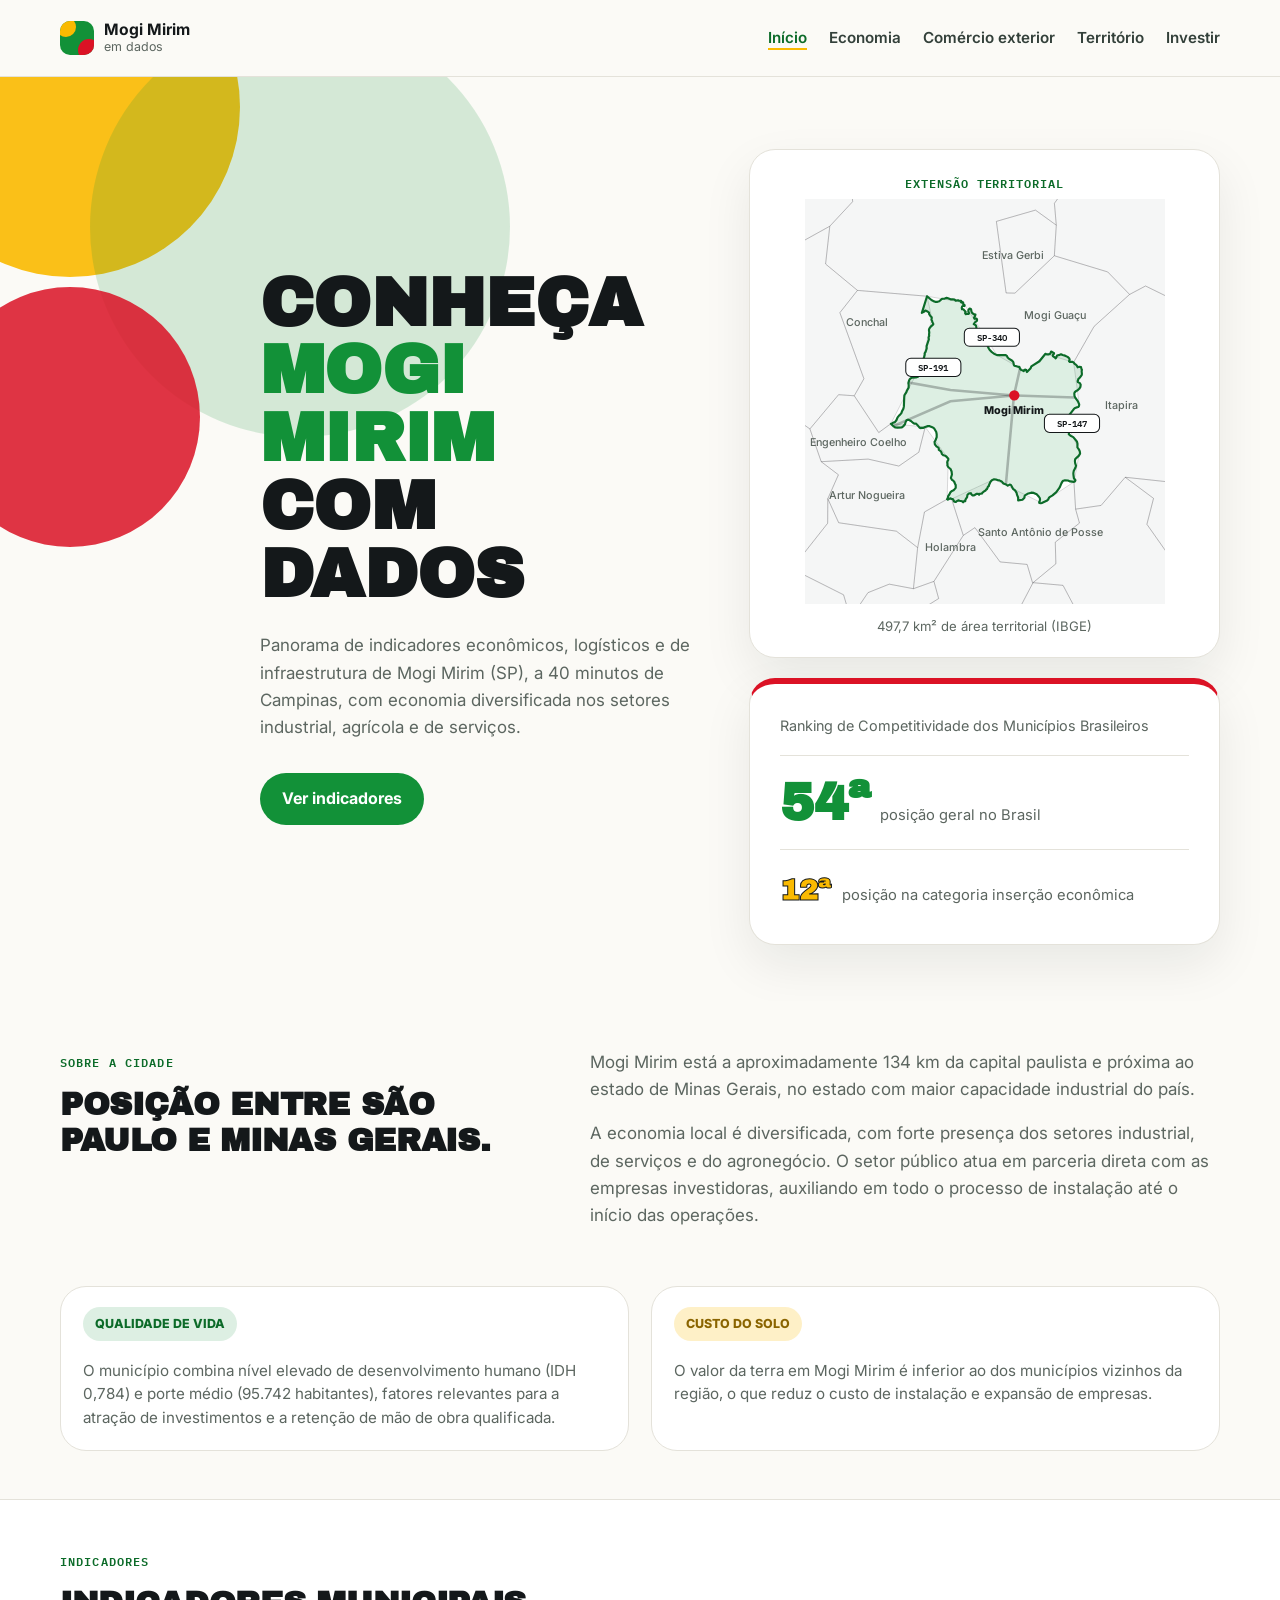
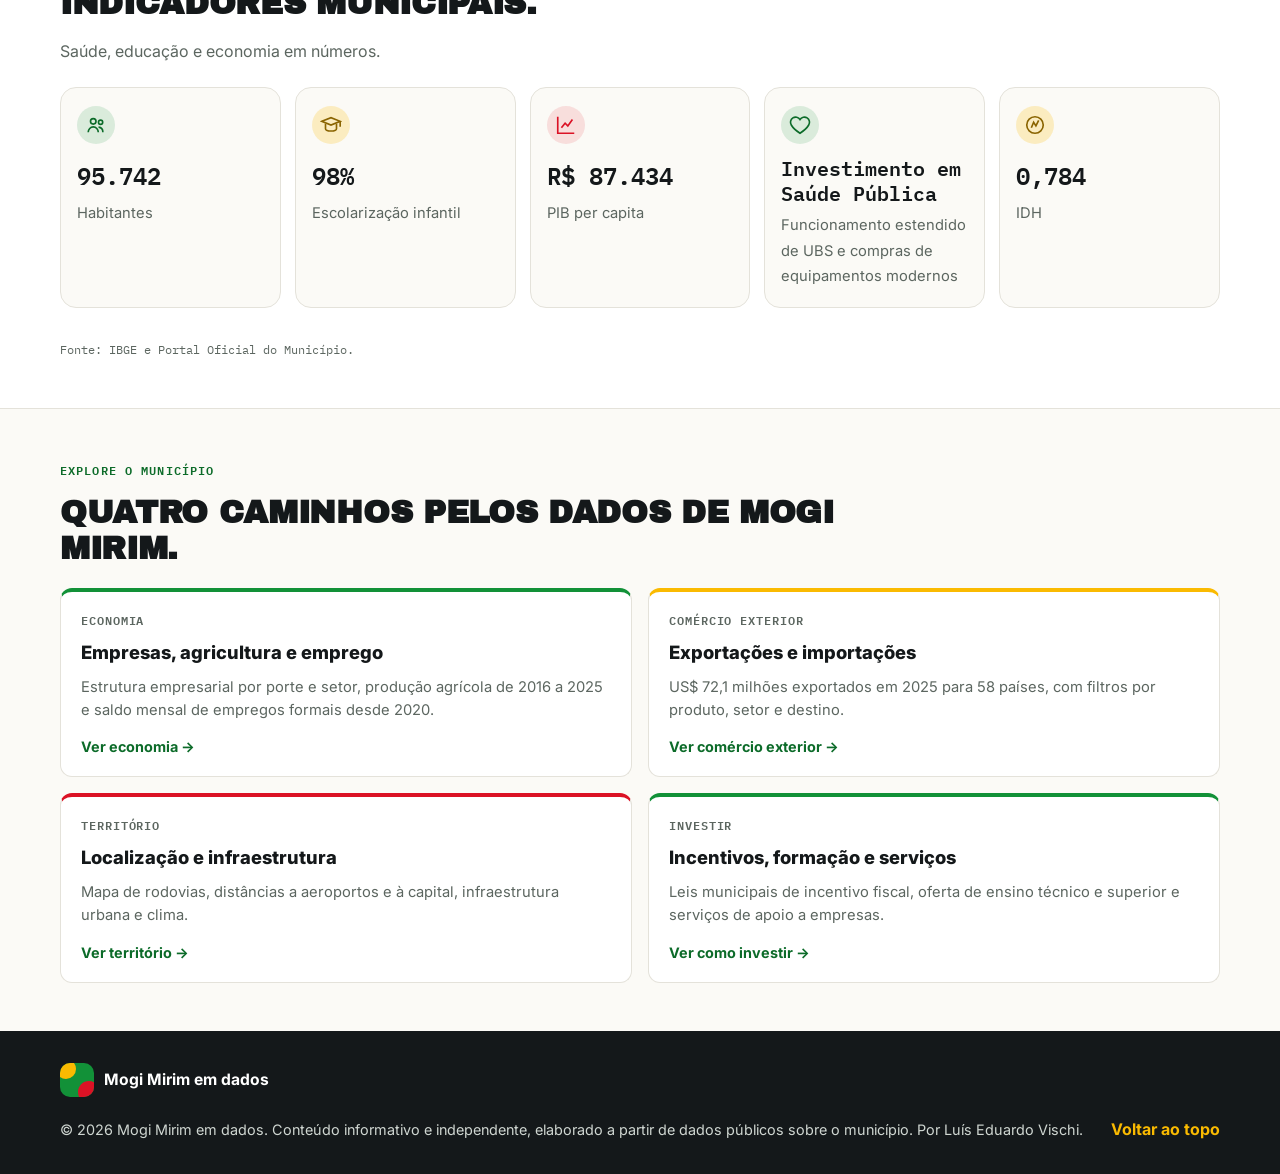
==== commit e7ffcc33: "Add files via upload" ====
--- a/index.html
+++ b/index.html
@@ -189,11 +189,8 @@
       <div class="container">
         <div class="section-heading">
           <span class="section-label">Indicadores</span>
-          <h2>Evolução dos indicadores municipais.</h2>
-          <p>
-            Nos últimos anos, os indicadores de Mogi Mirim têm avançado, com maior cobertura da rede pública de saúde,
-            incentivo à educação primária e fomento à atividade econômica local.
-          </p>
+          <h2>Indicadores municipais.</h2>
+          <p>Saúde, educação e economia em números.</p>
         </div>
 
         <div class="stats-grid">
--- a/styles.css
+++ b/styles.css
@@ -2127,3 +2127,114 @@
 .explore-tag { font: 600 .72rem "IBM Plex Mono", monospace; letter-spacing: .08em; text-transform: uppercase; color: var(--muted); }
 .explore-go { margin-top: auto; padding-top: 6px; font-weight: 700; font-size: .9rem; color: var(--green-dark); }
 @media (max-width: 700px) { .explore-grid { grid-template-columns: minmax(0, 1fr); } .page-hero { padding: 44px 0 28px; } }
+
+/* ===== Revisão de experiência de uso: densidade, recolhíveis, celular ===== */
+h2 { font-size: clamp(1.45rem, 2.6vw, 2rem); line-height: 1.12; }
+.section { padding: 48px 0; }
+.section-heading { margin-bottom: 22px; }
+.section-heading p { max-width: 62ch; font-size: 1rem; margin-top: 8px; }
+.page-hero { padding: 44px 0 30px; }
+.page-hero h1 { font-size: clamp(1.8rem, 4vw, 2.6rem); }
+
+/* cards mais compactos */
+.stat-card { padding: 18px 16px; }
+.stat-icon { width: 38px; height: 38px; margin-bottom: 12px; }
+.stats-grid { gap: 14px; }
+.service-card { padding: 20px; }
+.service-card h3, .incentive-card h3 { font-size: 1.05rem; }
+.service-card p, .service-card li, .incentive-card li, .incentive-card p { font-size: .9rem; line-height: 1.5; }
+.services-grid, .incentive-grid { gap: 16px; }
+.incentive-card { padding: 20px; }
+.explore-card { padding: 18px 20px; }
+.chart-card, .em-card { padding: 16px 18px; }
+.insight { margin-top: 18px; padding: 14px 18px; }
+.insight ul { font-size: .88rem; }
+
+/* recolhíveis (filtros, tabelas, notas) */
+.filter-box, .table-box { margin-bottom: 18px; border: 1px solid var(--border); border-radius: 12px; background: #fff; }
+.filter-box > .comex-filters { border: 0; border-radius: 0 0 12px 12px; margin: 0; padding: 4px 18px 16px; }
+.table-box > summary, .filter-box > summary, .note-more > summary {
+  cursor: pointer; list-style: none; display: flex; align-items: center; justify-content: space-between; gap: 10px;
+  padding: 12px 18px; font-weight: 700; font-size: .92rem;
+}
+.table-box > summary::-webkit-details-marker, .filter-box > summary::-webkit-details-marker, .note-more > summary::-webkit-details-marker { display: none; }
+.table-box > summary::after, .filter-box > summary::after, .note-more > summary::after {
+  content: "+"; display: grid; place-items: center; width: 24px; height: 24px; border-radius: 50%; background: var(--paper); border: 1px solid var(--border); font-weight: 700;
+}
+.table-box[open] > summary::after, .filter-box[open] > summary::after, .note-more[open] > summary::after { content: "−"; }
+.table-box > .comex-table-head, .table-box > .comex-table-wrap, .table-box > .comex-pager { margin-left: 14px; margin-right: 14px; }
+.table-box > .comex-pager { margin-bottom: 14px; }
+.table-box > .comex-table-wrap { border-radius: 8px; }
+.note-more { margin-top: 14px; border-top: 1px solid var(--border); }
+.note-more > summary { padding: 10px 0; font-weight: 600; font-size: .85rem; color: var(--muted); }
+.note-more > .comex-note { margin-top: 0; }
+.comex-table { font-size: .8rem; }
+.comex-table th, .comex-table td { padding: 6px 10px; }
+
+/* tabela de culturas: primeira coluna fixa ao rolar */
+.ag-table td:first-child, .ag-table th:first-child { position: sticky; left: 0; background: #fff; z-index: 1; }
+
+/* celular */
+@media (max-width: 700px) {
+  .container { padding-left: 16px; padding-right: 16px; }
+  .section { padding: 34px 0; }
+  .section-heading { margin-bottom: 16px; }
+  .section-heading p { font-size: .95rem; }
+  h2 { font-size: 1.4rem; }
+  .page-hero { padding: 30px 0 22px; }
+  .page-hero p { font-size: .95rem; }
+  .page-chips { margin-top: 16px; }
+  .stats-grid { grid-template-columns: repeat(2, minmax(0, 1fr)); gap: 10px; }
+  .stat-card { padding: 14px 12px; }
+  .stat-number { font-size: 1.35rem; }
+  .comex-kpis, .comex-kpis-6 { grid-template-columns: repeat(2, minmax(0, 1fr)); gap: 8px; }
+  .comex-kpis > :last-child:nth-child(odd) { grid-column: 1 / -1; }
+  .comex-kpi { padding: 10px 12px; }
+  .comex-kpi strong, .comex-kpis-6 .comex-kpi strong { font-size: 1rem; }
+  .comex-filters { grid-template-columns: repeat(2, minmax(0, 1fr)); gap: 10px; }
+  .filter-box .comex-filters > :nth-child(1), .filter-box .comex-filters > :nth-last-child(-n+2), .ag-table-filters .comex-search { grid-column: 1 / -1; }
+  .chart-card, .em-card { padding: 14px; }
+  .charts-grid { grid-template-columns: minmax(0, 1fr); gap: 12px; }
+  .comex-chart, .cg-chart { overflow-x: auto; -webkit-overflow-scrolling: touch; }
+  .comex-chart svg { min-width: 520px; }
+  .cg-chart svg { min-width: 640px; }
+  .comex-chart::after, .cg-chart::after { content: "Deslize para ver o gráfico completo →"; display: block; font-size: .72rem; color: var(--muted); margin-top: 4px; }
+  .insight { padding: 12px 14px; }
+  .insight ul { padding-left: 16px; }
+  .table-box > summary, .filter-box > summary { padding: 11px 14px; }
+  .table-box > .comex-table-head, .table-box > .comex-table-wrap, .table-box > .comex-pager { margin-left: 10px; margin-right: 10px; }
+  .comex-table-head { flex-direction: column; align-items: stretch; gap: 8px; }
+
+  /* tabelas empilhadas: nome em cima e números lado a lado */
+  table.stack, table.stack tbody { display: block; width: 100%; }
+  table.stack thead { display: none; }
+  table.stack tr { display: flex; flex-wrap: wrap; gap: 2px 8px; padding: 9px 12px; border-bottom: 1px solid var(--border); }
+  table.stack td { padding: 0; border: 0; text-align: left; }
+  table.stack td:first-child { flex: 0 0 100%; font-weight: 700; margin-bottom: 2px; }
+  table.stack td.num { flex: 1 1 70px; min-width: 0; display: flex; flex-direction: column; align-items: flex-start; text-align: left; font-size: .8rem; }
+  table.stack td.num::before { content: attr(data-label); color: var(--muted); font: 500 .66rem var(--font-body); }
+  table.stack td[colspan] { flex: 0 0 100%; }
+  .em-tabs { flex-wrap: nowrap; overflow-x: auto; padding-bottom: 4px; }
+  .em-tabs .comex-btn { white-space: nowrap; padding: 8px 12px; font-size: .82rem; }
+  .comex-table-wrap, .table-scroll { max-width: 100%; }
+}
+
+details.insight > summary { cursor: pointer; list-style: none; display: flex; justify-content: space-between; align-items: center; font: 600 .78rem "IBM Plex Mono", monospace; letter-spacing: .08em; text-transform: uppercase; color: var(--muted); }
+details.insight > summary::-webkit-details-marker { display: none; }
+details.insight > summary::after { content: "+"; font-weight: 700; }
+details.insight[open] > summary::after { content: "−"; }
+details.insight[open] > summary { margin-bottom: 8px; }
+
+/* ajustes finais de densidade */
+.hero { padding: 72px 0 56px; }
+.highlight-card { padding: 20px 22px; }
+.highlight-card p { font-size: .95rem; line-height: 1.55; }
+@media (max-width: 700px) {
+  .hero { padding: 40px 0 34px; }
+  .hero-circles { display: none; }
+  .highlight-card { padding: 16px 18px; }
+  .stat-number { font-size: 1.3rem; }
+  .stat-number-text { font-size: .95rem !important; line-height: 1.25; font-family: var(--font-body); font-weight: 700; overflow-wrap: anywhere; }
+  .stat-card .stat-label { font-size: .8rem; }
+  .comex-filters select, .comex-filters input { width: 100%; max-width: 100%; }
+}
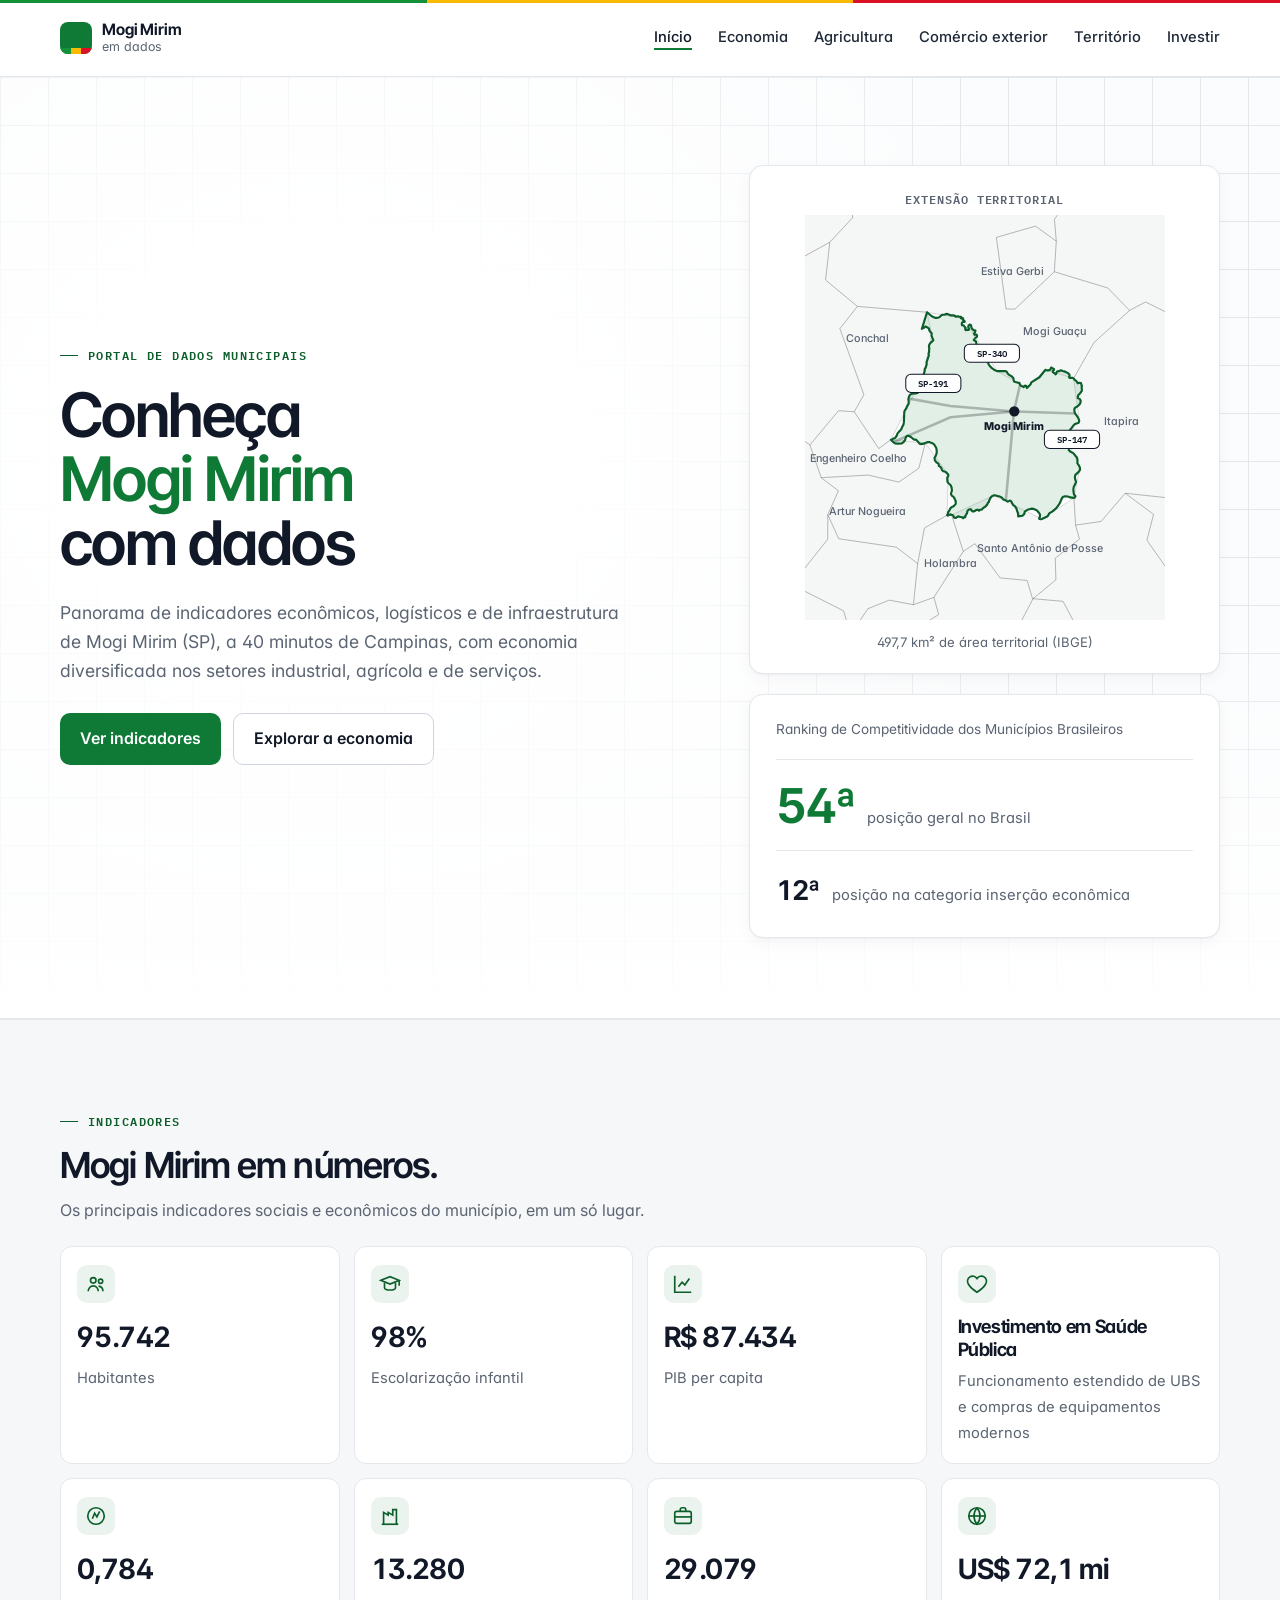
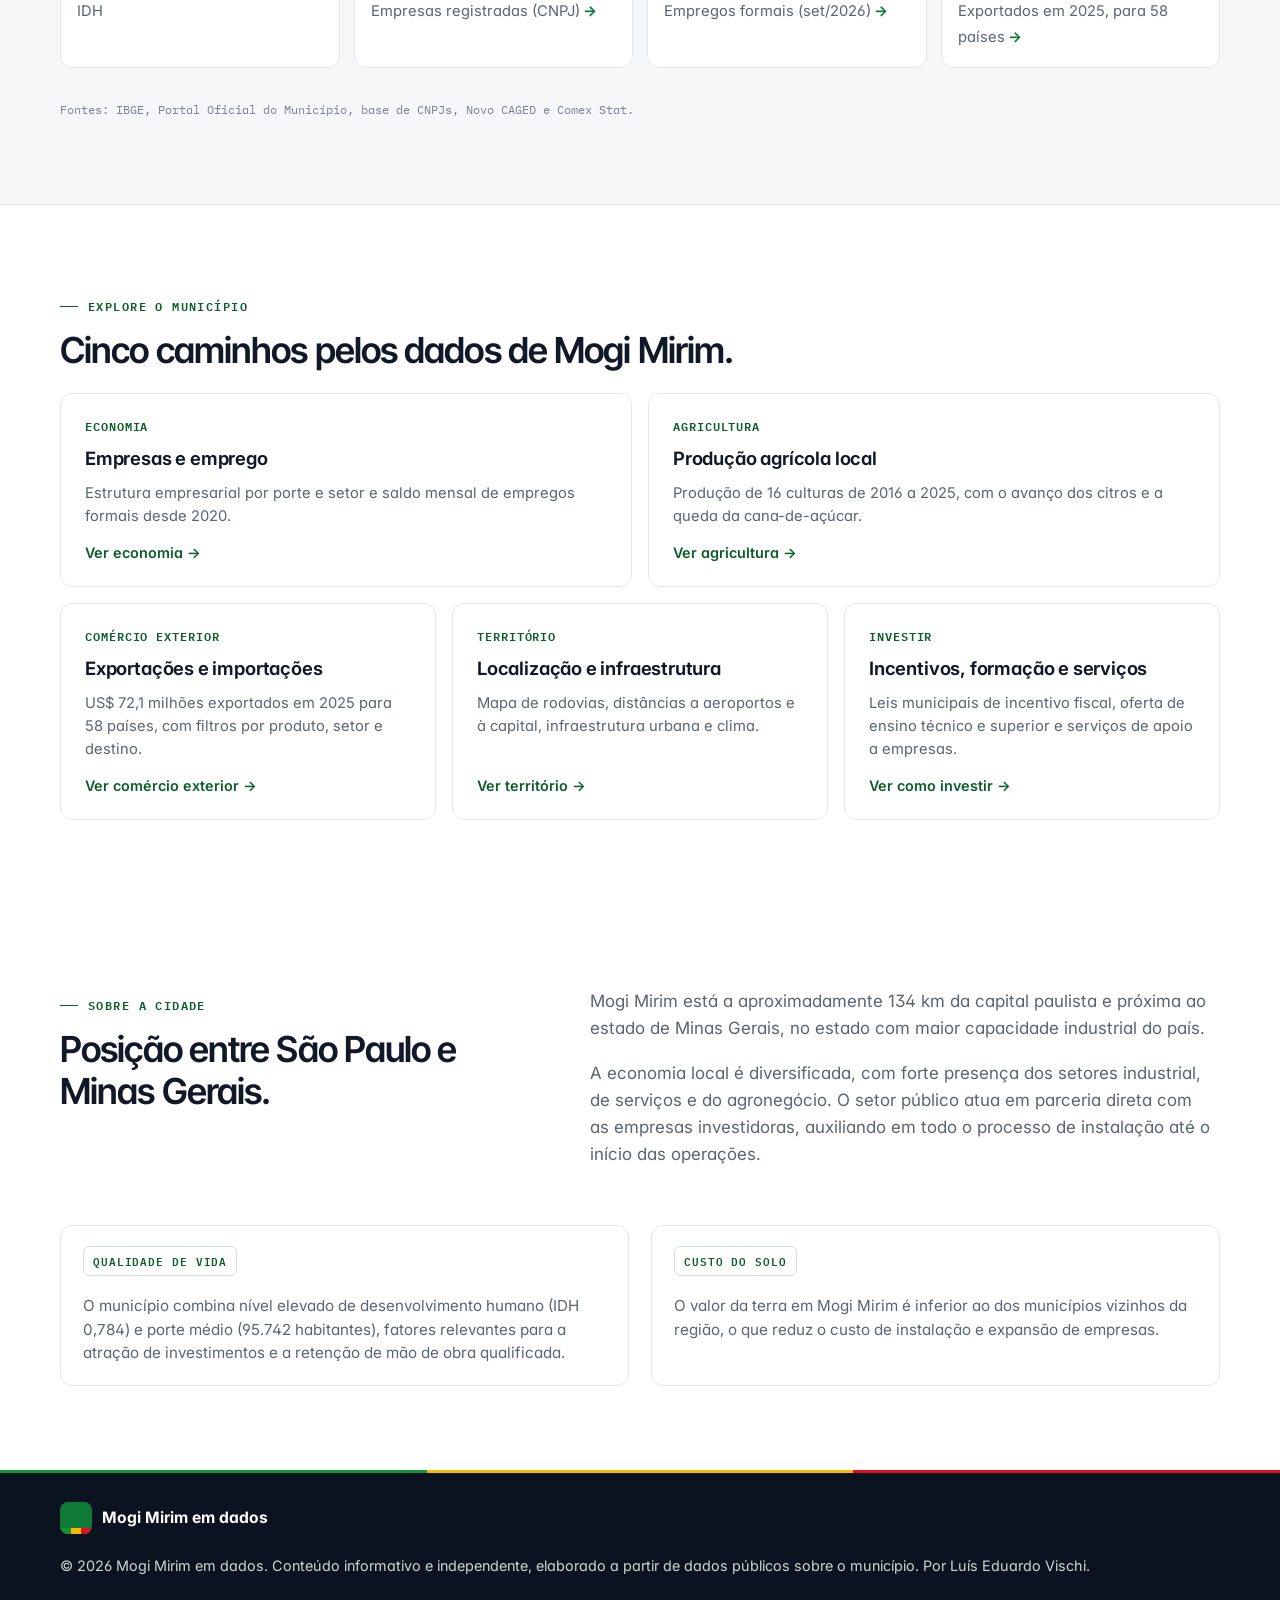
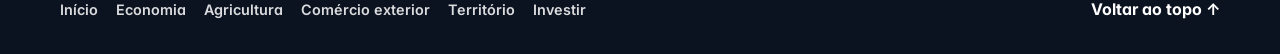
==== commit 22209906: "Add files via upload" ====
--- a/index.html
+++ b/index.html
@@ -7,14 +7,27 @@
   <title>Conheça Mogi Mirim com dados | Mogi Mirim em dados</title>
 
   <meta name="description" content="Indicadores econômicos, localização, infraestrutura e serviços de Mogi Mirim (SP), com base em dados públicos." />
+  <meta property="og:type" content="website" />
+  <meta property="og:locale" content="pt_BR" />
+  <meta property="og:site_name" content="Mogi Mirim em dados" />
+  <meta property="og:title" content="Conheça Mogi Mirim com dados | Mogi Mirim em dados" />
+  <meta property="og:description" content="Indicadores econômicos, localização, infraestrutura e serviços de Mogi Mirim (SP), com base em dados públicos." />
+  <meta name="twitter:card" content="summary_large_image" />
+  <meta property="og:url" content="https://luisvischi01-tech.github.io/Mogi-Mirim-em-Dados/" />
+  <meta property="og:image" content="https://luisvischi01-tech.github.io/Mogi-Mirim-em-Dados/og-image.jpg" />
+  <meta property="og:image:width" content="1200" />
+  <meta property="og:image:height" content="630" />
+  <meta property="og:image:alt" content="Mogi Mirim em dados: 13.280 empresas, US$ 72 milhões exportados em 2025 para 58 países" />
+  <link rel="canonical" href="https://luisvischi01-tech.github.io/Mogi-Mirim-em-Dados/" />
 
   <link rel="icon" href="data:image/svg+xml,<svg xmlns=%22http://www.w3.org/2000/svg%22 viewBox=%220 0 100 100%22><rect width=%22100%22 height=%22100%22 rx=%2220%22 fill=%22%23129138%22/><circle cx=%2235%22 cy=%2235%22 r=%2214%22 fill=%22%23faba01%22/><circle cx=%2262%22 cy=%2262%22 r=%2216%22 fill=%22%23db1225%22/></svg>" />
 
   <link rel="preconnect" href="https://fonts.googleapis.com" />
   <link rel="preconnect" href="https://fonts.gstatic.com" crossorigin />
-  <link href="https://fonts.googleapis.com/css2?family=Archivo+Black&family=Inter:wght@400;500;600;700;800&family=IBM+Plex+Mono:wght@500;600&display=swap" rel="stylesheet" />
+  <link href="https://fonts.googleapis.com/css2?family=Inter+Tight:wght@500;600;700&family=Inter:wght@400;500;600;700&family=IBM+Plex+Mono:wght@500;600&display=swap" rel="stylesheet" />
 
   <link rel="stylesheet" href="styles.css" />
+  <link rel="stylesheet" href="tema-formal.css" />
 </head>
 
 <body>
@@ -39,6 +52,7 @@
       <nav class="main-nav" id="main-nav">
         <a href="index.html" aria-current="page">Início</a>
         <a href="economia.html">Economia</a>
+        <a href="agricultura.html">Agricultura</a>
         <a href="comercio-exterior.html">Comércio exterior</a>
         <a href="territorio.html">Território</a>
         <a href="investir.html">Investir</a>
@@ -48,14 +62,9 @@
 
   <main id="inicio">
     <section class="hero">
-      <div class="hero-circles" aria-hidden="true">
-        <span class="circle circle-yellow"></span>
-        <span class="circle circle-green"></span>
-        <span class="circle circle-red"></span>
-      </div>
-
       <div class="container hero-grid">
         <div class="hero-content">
+          <span class="section-label hero-kicker">Portal de dados municipais</span>
           <h1>
             Conheça<br />
             <span class="hero-city">Mogi Mirim</span><br />
@@ -68,6 +77,7 @@
 
           <div class="hero-actions">
             <a href="#indicadores" class="button primary">Ver indicadores</a>
+            <a href="economia.html" class="button secondary">Explorar a economia</a>
           </div>
         </div>
 
@@ -141,6 +151,124 @@
         </div>
       </div>
     </section>
+    <section id="indicadores" class="section section-tinted">
+      <div class="container">
+        <div class="section-heading">
+          <span class="section-label">Indicadores</span>
+          <h2>Mogi Mirim em números.</h2>
+          <p>Os principais indicadores sociais e econômicos do município, em um só lugar.</p>
+        </div>
+
+        <div class="stats-grid">
+          <article class="stat-card">
+            <div class="stat-icon" data-tone="green">
+              <svg viewBox="0 0 24 24" fill="none" stroke="currentColor" stroke-width="1.8"><circle cx="9" cy="8" r="3"/><path d="M3.5 20c0-3.3 2.5-6 5.5-6s5.5 2.7 5.5 6"/><circle cx="17" cy="9" r="2.3"/><path d="M14.8 14.3c2.6.2 4.7 2.5 4.7 5.7"/></svg>
+            </div>
+            <strong class="stat-number">95.742</strong>
+            <span class="stat-label">Habitantes</span>
+          </article>
+
+          <article class="stat-card">
+            <div class="stat-icon" data-tone="yellow">
+              <svg viewBox="0 0 24 24" fill="none" stroke="currentColor" stroke-width="1.8"><path d="M2 8l10-4 10 4-10 4-10-4Z"/><path d="M6 10.5V16c0 1.4 2.7 2.5 6 2.5s6-1.1 6-2.5v-5.5"/><path d="M22 8v6"/></svg>
+            </div>
+            <strong class="stat-number">98%</strong>
+            <span class="stat-label">Escolarização infantil</span>
+          </article>
+
+          <article class="stat-card">
+            <div class="stat-icon" data-tone="red">
+              <svg viewBox="0 0 24 24" fill="none" stroke="currentColor" stroke-width="1.8"><path d="M3 3v18h18"/><path d="M7 15l4-5 3 3 5-7"/></svg>
+            </div>
+            <strong class="stat-number">R$ 87.434</strong>
+            <span class="stat-label">PIB per capita</span>
+          </article>
+
+          <article class="stat-card">
+            <div class="stat-icon" data-tone="green">
+              <svg viewBox="0 0 24 24" fill="none" stroke="currentColor" stroke-width="1.8"><path d="M12 21s-7-4.6-9.5-9A5.5 5.5 0 0 1 12 6a5.5 5.5 0 0 1 9.5 6c-2.5 4.4-9.5 9-9.5 9Z"/></svg>
+            </div>
+            <strong class="stat-number stat-number-text">Investimento em Saúde Pública</strong>
+            <span class="stat-label">Funcionamento estendido de UBS e compras de equipamentos modernos</span>
+          </article>
+
+          <article class="stat-card">
+            <div class="stat-icon" data-tone="yellow">
+              <svg viewBox="0 0 24 24" fill="none" stroke="currentColor" stroke-width="1.8"><circle cx="12" cy="12" r="9"/><path d="M8 15l2.5-6L13 13l3-6"/></svg>
+            </div>
+            <strong class="stat-number">0,784</strong>
+            <span class="stat-label">IDH</span>
+          </article>
+
+          <a class="stat-card stat-card-link" href="economia.html#estrutura-empresarial">
+            <div class="stat-icon" data-tone="red">
+              <svg viewBox="0 0 24 24" fill="none" stroke="currentColor" stroke-width="1.8"><path d="M3 21h18"/><path d="M5 21V8l5 3V8l5 3V5h4v16"/></svg>
+            </div>
+            <strong class="stat-number">13.280</strong>
+            <span class="stat-label">Empresas registradas (CNPJ)</span>
+          </a>
+
+          <a class="stat-card stat-card-link" href="economia.html#mercado-de-trabalho">
+            <div class="stat-icon" data-tone="green">
+              <svg viewBox="0 0 24 24" fill="none" stroke="currentColor" stroke-width="1.8"><rect x="3" y="7" width="18" height="13" rx="2"/><path d="M9 7V5a2 2 0 0 1 2-2h2a2 2 0 0 1 2 2v2"/><path d="M3 13h18"/></svg>
+            </div>
+            <strong class="stat-number">29.079</strong>
+            <span class="stat-label">Empregos formais (set/2026)</span>
+          </a>
+
+          <a class="stat-card stat-card-link" href="comercio-exterior.html">
+            <div class="stat-icon" data-tone="yellow">
+              <svg viewBox="0 0 24 24" fill="none" stroke="currentColor" stroke-width="1.8"><circle cx="12" cy="12" r="9"/><path d="M3 12h18"/><path d="M12 3a14 14 0 0 1 0 18a14 14 0 0 1 0-18"/></svg>
+            </div>
+            <strong class="stat-number">US$ 72,1 mi</strong>
+            <span class="stat-label">Exportados em 2025, para 58 países</span>
+          </a>
+        </div>
+
+        <p class="section-source">Fontes: IBGE, Portal Oficial do Município, base de CNPJs, Novo CAGED e Comex Stat.</p>
+      </div>
+    </section>
+    <section id="explorar" class="section">
+      <div class="container">
+        <div class="section-heading">
+          <span class="section-label">Explore o município</span>
+          <h2>Cinco caminhos pelos dados de Mogi Mirim.</h2>
+        </div>
+
+        <div class="explore-grid">
+          <a class="explore-card" href="economia.html" data-tone="green">
+            <span class="explore-tag">Economia</span>
+            <h3>Empresas e emprego</h3>
+            <p>Estrutura empresarial por porte e setor e saldo mensal de empregos formais desde 2020.</p>
+            <span class="explore-go">Ver economia →</span>
+          </a>
+          <a class="explore-card" href="agricultura.html" data-tone="green">
+            <span class="explore-tag">Agricultura</span>
+            <h3>Produção agrícola local</h3>
+            <p>Produção de 16 culturas de 2016 a 2025, com o avanço dos citros e a queda da cana-de-açúcar.</p>
+            <span class="explore-go">Ver agricultura →</span>
+          </a>
+          <a class="explore-card" href="comercio-exterior.html" data-tone="yellow">
+            <span class="explore-tag">Comércio exterior</span>
+            <h3>Exportações e importações</h3>
+            <p>US$ 72,1 milhões exportados em 2025 para 58 países, com filtros por produto, setor e destino.</p>
+            <span class="explore-go">Ver comércio exterior →</span>
+          </a>
+          <a class="explore-card" href="territorio.html" data-tone="red">
+            <span class="explore-tag">Território</span>
+            <h3>Localização e infraestrutura</h3>
+            <p>Mapa de rodovias, distâncias a aeroportos e à capital, infraestrutura urbana e clima.</p>
+            <span class="explore-go">Ver território →</span>
+          </a>
+          <a class="explore-card" href="investir.html" data-tone="green">
+            <span class="explore-tag">Investir</span>
+            <h3>Incentivos, formação e serviços</h3>
+            <p>Leis municipais de incentivo fiscal, oferta de ensino técnico e superior e serviços de apoio a empresas.</p>
+            <span class="explore-go">Ver como investir →</span>
+          </a>
+        </div>
+      </div>
+    </section>
     <section id="sobre" class="section">
       <div class="container two-columns">
         <div>
@@ -185,94 +313,6 @@
         </div>
       </div>
     </section>
-    <section id="indicadores" class="section section-tinted">
-      <div class="container">
-        <div class="section-heading">
-          <span class="section-label">Indicadores</span>
-          <h2>Indicadores municipais.</h2>
-          <p>Saúde, educação e economia em números.</p>
-        </div>
-
-        <div class="stats-grid">
-          <article class="stat-card">
-            <div class="stat-icon" data-tone="green">
-              <svg viewBox="0 0 24 24" fill="none" stroke="currentColor" stroke-width="1.8"><circle cx="9" cy="8" r="3"/><path d="M3.5 20c0-3.3 2.5-6 5.5-6s5.5 2.7 5.5 6"/><circle cx="17" cy="9" r="2.3"/><path d="M14.8 14.3c2.6.2 4.7 2.5 4.7 5.7"/></svg>
-            </div>
-            <strong class="stat-number">95.742</strong>
-            <span class="stat-label">Habitantes</span>
-          </article>
-
-          <article class="stat-card">
-            <div class="stat-icon" data-tone="yellow">
-              <svg viewBox="0 0 24 24" fill="none" stroke="currentColor" stroke-width="1.8"><path d="M2 8l10-4 10 4-10 4-10-4Z"/><path d="M6 10.5V16c0 1.4 2.7 2.5 6 2.5s6-1.1 6-2.5v-5.5"/><path d="M22 8v6"/></svg>
-            </div>
-            <strong class="stat-number">98%</strong>
-            <span class="stat-label">Escolarização infantil</span>
-          </article>
-
-          <article class="stat-card">
-            <div class="stat-icon" data-tone="red">
-              <svg viewBox="0 0 24 24" fill="none" stroke="currentColor" stroke-width="1.8"><path d="M3 3v18h18"/><path d="M7 15l4-5 3 3 5-7"/></svg>
-            </div>
-            <strong class="stat-number">R$ 87.434</strong>
-            <span class="stat-label">PIB per capita</span>
-          </article>
-
-          <article class="stat-card">
-            <div class="stat-icon" data-tone="green">
-              <svg viewBox="0 0 24 24" fill="none" stroke="currentColor" stroke-width="1.8"><path d="M12 21s-7-4.6-9.5-9A5.5 5.5 0 0 1 12 6a5.5 5.5 0 0 1 9.5 6c-2.5 4.4-9.5 9-9.5 9Z"/></svg>
-            </div>
-            <strong class="stat-number stat-number-text">Investimento em Saúde Pública</strong>
-            <span class="stat-label">Funcionamento estendido de UBS e compras de equipamentos modernos</span>
-          </article>
-
-          <article class="stat-card">
-            <div class="stat-icon" data-tone="yellow">
-              <svg viewBox="0 0 24 24" fill="none" stroke="currentColor" stroke-width="1.8"><circle cx="12" cy="12" r="9"/><path d="M8 15l2.5-6L13 13l3-6"/></svg>
-            </div>
-            <strong class="stat-number">0,784</strong>
-            <span class="stat-label">IDH</span>
-          </article>
-        </div>
-
-        <p class="section-source">Fonte: IBGE e Portal Oficial do Município.</p>
-      </div>
-    </section>
-    <section id="explorar" class="section">
-      <div class="container">
-        <div class="section-heading">
-          <span class="section-label">Explore o município</span>
-          <h2>Quatro caminhos pelos dados de Mogi Mirim.</h2>
-        </div>
-
-        <div class="explore-grid">
-          <a class="explore-card" href="economia.html" data-tone="green">
-            <span class="explore-tag">Economia</span>
-            <h3>Empresas, agricultura e emprego</h3>
-            <p>Estrutura empresarial por porte e setor, produção agrícola de 2016 a 2025 e saldo mensal de empregos formais desde 2020.</p>
-            <span class="explore-go">Ver economia →</span>
-          </a>
-          <a class="explore-card" href="comercio-exterior.html" data-tone="yellow">
-            <span class="explore-tag">Comércio exterior</span>
-            <h3>Exportações e importações</h3>
-            <p>US$ 72,1 milhões exportados em 2025 para 58 países, com filtros por produto, setor e destino.</p>
-            <span class="explore-go">Ver comércio exterior →</span>
-          </a>
-          <a class="explore-card" href="territorio.html" data-tone="red">
-            <span class="explore-tag">Território</span>
-            <h3>Localização e infraestrutura</h3>
-            <p>Mapa de rodovias, distâncias a aeroportos e à capital, infraestrutura urbana e clima.</p>
-            <span class="explore-go">Ver território →</span>
-          </a>
-          <a class="explore-card" href="investir.html" data-tone="green">
-            <span class="explore-tag">Investir</span>
-            <h3>Incentivos, formação e serviços</h3>
-            <p>Leis municipais de incentivo fiscal, oferta de ensino técnico e superior e serviços de apoio a empresas.</p>
-            <span class="explore-go">Ver como investir →</span>
-          </a>
-        </div>
-      </div>
-    </section>
   </main>
 
   <footer class="site-footer">
@@ -288,7 +328,9 @@
         Por Luís Eduardo Vischi.
       </p>
 
-      <a href="#inicio">Voltar ao topo</a>
+      <nav class="footer-nav" aria-label="Páginas do site"><a href="index.html">Início</a><a href="economia.html">Economia</a><a href="agricultura.html">Agricultura</a><a href="comercio-exterior.html">Comércio exterior</a><a href="territorio.html">Território</a><a href="investir.html">Investir</a></nav>
+
+      <a href="#inicio" class="footer-top">Voltar ao topo ↑</a>
     </div>
   </footer>
 
--- a/styles.css
+++ b/styles.css
@@ -823,6 +823,12 @@
   margin-bottom: 28px;
 }
 
+@media (min-width: 701px) {
+  .infra-grid.infra-grid-3 {
+    grid-template-columns: repeat(3, 1fr);
+  }
+}
+
 .infra-card {
   padding: 26px 22px;
   border: 1px solid var(--border);
@@ -1703,11 +1709,19 @@
 /* Estrutura empresarial */
 
 .comex-kpis-6 {
-  grid-template-columns: repeat(6, minmax(0, 1fr));
+  grid-template-columns: repeat(3, minmax(0, 1fr));
 }
 
 .comex-kpis-6 .comex-kpi strong {
-  font-size: 1.05rem;
+  font-size: 1.2rem;
+}
+
+.comex-kpi strong small {
+  margin-left: 6px;
+  font-family: var(--font-body);
+  font-size: 0.8rem;
+  font-weight: 600;
+  color: var(--muted);
 }
 
 .em-card {
@@ -2238,3 +2252,20 @@
   .stat-card .stat-label { font-size: .8rem; }
   .comex-filters select, .comex-filters input { width: 100%; max-width: 100%; }
 }
+
+
+/* ===== Organização por público (rodada 2) ===== */
+/* Início: 8 indicadores em 4 colunas */
+@media (min-width: 981px) { .stats-grid { grid-template-columns: repeat(4, 1fr); } }
+.stat-card-link { display: block; transition: border-color .2s ease, transform .2s ease; }
+.stat-card-link:hover, .stat-card-link:focus-visible { border-color: var(--green); transform: translateY(-2px); }
+.stat-card-link .stat-label::after { content: " →"; color: var(--green); font-weight: 700; }
+
+/* Conclusões antes dos gráficos */
+.section-heading + details.insight, .container > details.insight:first-child { margin-top: 0; margin-bottom: 22px; }
+
+/* Rodapé com navegação */
+.footer-nav { display: flex; flex-wrap: wrap; gap: 6px 18px; }
+.footer-nav a { color: rgba(255,255,255,.85); font-weight: 600; font-size: .9rem; }
+.footer-nav a:hover { color: var(--yellow); }
+@media (max-width: 700px) { .footer-nav { justify-content: center; } }
--- a/tema-formal.css
+++ b/tema-formal.css
@@ -0,0 +1,334 @@
+/* =====================================================================
+   Tema formal — Mogi Mirim em dados
+   Carregado DEPOIS de styles.css. Base neutra, um único verde institucional;
+   amarelo e vermelho ficam reservados aos dados (importação, valores negativos).
+   As cores da bandeira aparecem como assinatura: uma faixa fina no topo e no rodapé.
+   ===================================================================== */
+
+:root {
+  --green: #0f7a36;
+  --green-dark: #0b5e29;
+  --green-soft: #eaf3ed;
+  --yellow: #e0a800;
+  --red: #c8102e;
+  --flag-green: #129138;
+  --flag-yellow: #faba01;
+  --flag-red: #db1225;
+
+  --ink: #111827;
+  --ink-2: #1f2937;
+  --muted: #5b6472;
+  --paper: #ffffff;
+  --surface: #f6f7f9;
+  --border: #e4e7ec;
+  --border-strong: #d0d5dd;
+
+  --shadow-soft: 0 1px 2px rgba(16, 24, 40, 0.04), 0 4px 16px rgba(16, 24, 40, 0.04);
+  --radius-lg: 14px;
+  --radius-md: 12px;
+
+  --font-display: "Inter Tight", "Inter", Arial, sans-serif;
+  --font-body: "Inter", Arial, sans-serif;
+  --font-mono: "IBM Plex Mono", "Courier New", monospace;
+  --flag-stripe: linear-gradient(90deg, var(--flag-green) 0 33.33%, var(--flag-yellow) 33.33% 66.66%, var(--flag-red) 66.66% 100%);
+}
+
+body {
+  background: var(--paper);
+  color: var(--ink);
+  font-feature-settings: "cv11", "ss01";
+  -webkit-font-smoothing: antialiased;
+}
+
+/* ---------- Tipografia: caixa normal, peso médio, espaçamento justo ---------- */
+h1, h2, .page-hero h1 {
+  font-family: var(--font-display);
+  font-weight: 600;
+  text-transform: none;
+  letter-spacing: -0.025em;
+  color: var(--ink);
+}
+h1 { font-size: clamp(2.4rem, 4.8vw, 3.9rem); line-height: 1.04; }
+h2 { font-size: clamp(1.6rem, 2.8vw, 2.25rem); line-height: 1.15; margin-bottom: 12px; }
+.page-hero h1 { font-size: clamp(2rem, 4vw, 2.9rem); line-height: 1.08; }
+h3 { font-weight: 650; letter-spacing: -0.01em; }
+
+.section-label, .eyebrow {
+  align-items: center;
+  gap: 10px;
+  color: var(--green-dark);
+  font-size: 0.74rem;
+  letter-spacing: 0.12em;
+}
+.section-label::before, .eyebrow::before {
+  content: "";
+  width: 18px;
+  height: 1px;
+  background: currentColor;
+}
+
+.section-heading p, .text-content p, .hero-content p, .page-hero p { color: var(--muted); }
+
+/* ---------- Cabeçalho e marca ---------- */
+.site-header {
+  background: rgba(255, 255, 255, 0.92);
+  border-bottom: 1px solid var(--border);
+}
+.site-header::before {
+  content: "";
+  position: absolute;
+  inset: 0 0 auto 0;
+  height: 3px;
+  background: var(--flag-stripe);
+}
+.brand-mark {
+  width: 32px;
+  height: 32px;
+  border-radius: 8px;
+  background: var(--green);
+}
+.brand-mark::before {
+  inset: auto 0 0 0;
+  width: auto;
+  height: 6px;
+  top: auto;
+  left: 0;
+  border-radius: 0;
+  background: var(--flag-stripe);
+}
+.brand-mark::after { display: none; }
+.brand-text strong { font-family: var(--font-display); font-weight: 650; letter-spacing: -0.01em; }
+
+.main-nav { gap: 26px; font-size: 0.92rem; font-weight: 500; }
+.main-nav a { color: var(--ink-2); }
+.main-nav a:hover { color: var(--green); }
+.main-nav a[aria-current="page"] { color: var(--ink); box-shadow: inset 0 -2px 0 var(--green); }
+
+/* ---------- Capa ---------- */
+.hero-circles { display: none; }
+.hero {
+  padding: 88px 0 80px;
+  background:
+    linear-gradient(180deg, rgba(255,255,255,0) 60%, #fff 100%),
+    linear-gradient(var(--border) 1px, transparent 1px) 0 0 / 48px 48px,
+    linear-gradient(90deg, var(--border) 1px, transparent 1px) 0 0 / 48px 48px,
+    #fbfcfd;
+  background-blend-mode: normal;
+  border-bottom: 1px solid var(--border);
+}
+.hero::before {
+  content: "";
+  position: absolute;
+  inset: 0;
+  background: radial-gradient(ellipse 60% 70% at 25% 40%, #fff 30%, rgba(255,255,255,0.6) 60%, rgba(255,255,255,0) 100%);
+  pointer-events: none;
+}
+.hero-content { padding-left: 0; }
+.hero-city { color: var(--green); }
+.hero-content p { font-size: 1.1rem; line-height: 1.65; max-width: 560px; }
+.hero-actions { margin-top: 28px; gap: 12px; }
+.hero-kicker { margin-bottom: 18px; }
+
+.button { border-radius: 10px; font-weight: 600; min-height: 46px; padding: 12px 20px; }
+.button.primary { background: var(--green); }
+.button.primary:hover { background: var(--green-dark); transform: none; }
+.button.secondary { background: #fff; border: 1px solid var(--border-strong); color: var(--ink); }
+.button.secondary:hover { border-color: var(--ink); }
+
+.hero-map-card, .hero-stat-card {
+  border-radius: var(--radius-lg);
+  box-shadow: var(--shadow-soft);
+  border: 1px solid var(--border);
+}
+.hero-stat-card { border-top: 1px solid var(--border); padding: 24px 26px; }
+.hero-stat-card-header { color: var(--muted); font-size: 0.85rem; }
+.hero-stat-main strong, .hero-stat-sub strong {
+  font-family: var(--font-display);
+  font-weight: 650;
+  letter-spacing: -0.03em;
+  -webkit-text-stroke: 0;
+  font-variant-numeric: tabular-nums;
+}
+.hero-stat-main strong { color: var(--green); font-size: 3rem; }
+.hero-stat-sub strong { color: var(--ink); font-size: 1.7rem; }
+.hero-map-label { color: var(--muted); }
+.territory-shape { fill: rgba(15, 122, 54, 0.12); }
+.territory-center circle { fill: var(--ink); }
+
+/* ---------- Seções ---------- */
+.section { padding: 84px 0; }
+.section-tinted { background: var(--surface); border-color: var(--border); }
+.page-hero {
+  background:
+    linear-gradient(var(--border) 1px, transparent 1px) 0 0 / 48px 48px,
+    linear-gradient(90deg, var(--border) 1px, transparent 1px) 0 0 / 48px 48px,
+    #fbfcfd;
+  position: relative;
+}
+.page-hero::before {
+  content: "";
+  position: absolute;
+  inset: 0;
+  background: linear-gradient(90deg, #fff 35%, rgba(255,255,255,0.55) 100%);
+  pointer-events: none;
+}
+.page-hero .container { position: relative; }
+.page-chips a { border-radius: 8px; font-weight: 500; border-color: var(--border-strong); }
+.page-chips a:hover { border-color: var(--green); color: var(--green-dark); }
+.section-source { color: #7a8391; }
+
+/* ---------- Cartões: borda fina, cantos iguais, sem cores decorativas ---------- */
+.stat-card, .highlight-card, .explore-card, .service-card, .incentive-card,
+.infra-card, .climate-card, .chart-card, .comex-kpi, .em-card {
+  border: 1px solid var(--border);
+  border-radius: var(--radius-md);
+  background: #fff;
+  box-shadow: none;
+}
+.explore-card, .explore-card[data-tone="yellow"], .explore-card[data-tone="red"],
+.infra-card, .infra-card:nth-child(n), .climate-card, .climate-card[data-tone="yellow"],
+.incentive-card, .incentive-card:nth-child(2),
+.comex-kpi, .comex-kpi[data-tone="yellow"], .comex-kpi[data-tone="red"] {
+  border-top: 1px solid var(--border);
+}
+.section-tinted .stat-card { background: #fff; }
+
+/* Ícones e etiquetas: um único tom institucional */
+.stat-icon, .stat-icon[data-tone], .industry-icon, .industry-icon[data-tone] {
+  color: var(--green-dark);
+  background: var(--green-soft);
+  border-radius: 10px;
+}
+.service-tag, .service-tag[data-tone] {
+  color: var(--green-dark);
+  background: transparent;
+  border: 1px solid #cfe3d6;
+  border-radius: 6px;
+  font-family: var(--font-mono);
+  font-size: 0.7rem;
+  font-weight: 600;
+  letter-spacing: 0.08em;
+  text-transform: uppercase;
+  padding: 5px 9px;
+}
+.service-card.featured { background: #fff; border-color: var(--border); }
+
+/* Números: mesma família dos títulos, algarismos alinhados */
+.stat-number, .infra-number, .climate-number, .comex-kpi strong {
+  font-family: var(--font-display);
+  font-weight: 650;
+  letter-spacing: -0.02em;
+  font-variant-numeric: tabular-nums;
+  text-transform: none;
+  color: var(--ink);
+}
+.stat-number { font-size: 1.75rem; }
+.stat-number-text { font-size: 1.15rem; line-height: 1.3; }
+.infra-number, .climate-number { font-size: 1.9rem; }
+.comex-kpi span { font-size: 0.72rem; letter-spacing: 0.06em; }
+
+.stat-card-link:hover, .stat-card-link:focus-visible,
+.explore-card:hover, .explore-card:focus-visible {
+  border-color: var(--green);
+  box-shadow: var(--shadow-soft);
+  transform: translateY(-2px);
+}
+.explore-card { padding: 22px 24px; }
+.explore-tag { color: var(--green-dark); }
+.explore-go { color: var(--green-dark); font-weight: 600; }
+
+/* Conclusões: bloco sóbrio com filete verde */
+.insight {
+  background: #fff;
+  border: 1px solid var(--border);
+  border-left: 3px solid var(--green);
+  border-radius: 10px;
+}
+.section-tinted .insight { background: #fff; }
+
+/* Abas e botões de gráfico */
+.comex-btn { border-radius: 8px; font-weight: 500; border-color: var(--border-strong); }
+.em-tabs .comex-btn.is-active { background: var(--ink); border-color: var(--ink); }
+
+/* Território: coluna lateral mais larga e rotas abaixo do destino */
+@media (min-width: 921px) { .map-wrap { grid-template-columns: minmax(0, 1.4fr) minmax(300px, 1fr); gap: 36px; } }
+.map-distances tr { display: grid; grid-template-columns: 1fr auto; column-gap: 12px; padding: 9px 0; border-bottom: 1px solid var(--border); }
+.map-distances th, .map-distances td { padding: 0; border-bottom: 0; }
+.map-distances td:nth-child(2) { text-align: right; }
+.map-distances td:nth-child(3) { grid-column: 1 / -1; margin-top: 2px; font-family: var(--font-mono); font-size: 0.72rem; }
+
+/* Emprego e Agricultura: 4 indicadores ocupam a linha inteira */
+@media (min-width: 981px) { #cg-kpis, #ag-panorama { grid-template-columns: repeat(4, minmax(0, 1fr)); } }
+
+/* Início: 5 caminhos — 2 em cima, 3 embaixo (desktop); 2 colunas no tablet */
+@media (min-width: 981px) {
+  .explore-grid { grid-template-columns: repeat(6, minmax(0, 1fr)); }
+  .explore-grid > .explore-card { grid-column: span 2; }
+  .explore-grid > .explore-card:nth-child(-n+2) { grid-column: span 3; }
+}
+@media (min-width: 701px) and (max-width: 980px) {
+  .explore-grid > .explore-card:last-child:nth-child(odd) { grid-column: 1 / -1; }
+}
+
+/* Agricultura: ranking clicável */
+.ag-rank-btn { display: block; width: 100%; padding: 6px 8px; margin: 0 -8px; border: 0; border-radius: 8px; background: transparent; font: inherit; color: inherit; text-align: left; cursor: pointer; box-sizing: content-box; }
+.ag-rank-btn:hover { background: var(--surface); }
+.ag-rank-btn:focus-visible { outline: 2px solid var(--green); outline-offset: 2px; }
+.ag-rank .comex-dest-val em.pos { color: var(--green); }
+.ag-rank .comex-dest-val em.neg { color: var(--red); }
+.ag-rank .comex-dest-val em { min-width: 76px; text-align: right; }
+@media (max-width: 640px) {
+  .ag-rank-btn { margin: 0; padding: 6px 0; box-sizing: border-box; }
+  .ag-rank .comex-dest-row { grid-template-columns: 22px minmax(0, 1fr) auto; row-gap: 4px; }
+  .ag-rank .comex-dest-name { grid-column: 2 / -1; grid-row: 1; }
+  .ag-rank .comex-dest-row .bar-track { grid-column: 2; grid-row: 2; }
+  .ag-rank .comex-dest-val { grid-column: 3; grid-row: 2; }
+  .ag-rank .comex-dest-val { font-size: 0.76rem; }
+  .ag-rank .comex-dest-val em { min-width: 0; margin-left: 6px; }
+  .comex-kpi strong small { display: block; margin: 2px 0 0; }
+  .comex-filters.ag-filters { grid-template-columns: minmax(0, 1fr); }
+  .ag-filters select { width: 100%; }
+}
+
+/* ---------- Rodapé ---------- */
+.site-footer { position: relative; background: #0b1220; }
+.site-footer::before {
+  content: "";
+  position: absolute;
+  inset: 0 0 auto 0;
+  height: 3px;
+  background: var(--flag-stripe);
+}
+.footer-content a.footer-top { color: #fff; }
+.footer-content a.footer-top:hover { color: var(--flag-yellow); }
+
+/* ---------- Movimento discreto ao rolar (só onde o navegador suporta) ---------- */
+@media (prefers-reduced-motion: no-preference) {
+  @supports (animation-timeline: view()) {
+    .section .container > * {
+      animation: tf-rise linear both;
+      animation-timeline: view();
+      animation-range: entry 0% entry 28%;
+    }
+  }
+}
+@keyframes tf-rise {
+  from { opacity: 0; transform: translateY(14px); }
+  to { opacity: 1; transform: none; }
+}
+
+/* ---------- Celular ---------- */
+@media (max-width: 700px) {
+  /* áreas de toque com pelo menos ~44px */
+  details.insight > summary { min-height: 44px; margin: -14px -18px; padding: 14px 18px; }
+  details.insight[open] > summary { margin-bottom: 0; }
+  .footer-nav { gap: 0 4px; }
+  .footer-nav a, .footer-content a.footer-top { display: inline-flex; align-items: center; min-height: 44px; padding: 0 8px; }
+  .cg-sel select, .comex-filters select, .comex-filters input { min-height: 44px; }
+  #caged .em-tabs { flex-wrap: wrap; overflow: visible; }
+  #caged .cg-sel { display: flex; align-items: center; gap: 8px; flex: 1 1 100%; margin-left: 0; }
+  #caged .cg-sel select { flex: 1; }
+  .hero { padding: 48px 0 40px; }
+  h1 { font-size: 2.3rem; }
+  .stat-number { font-size: 1.4rem; }
+}
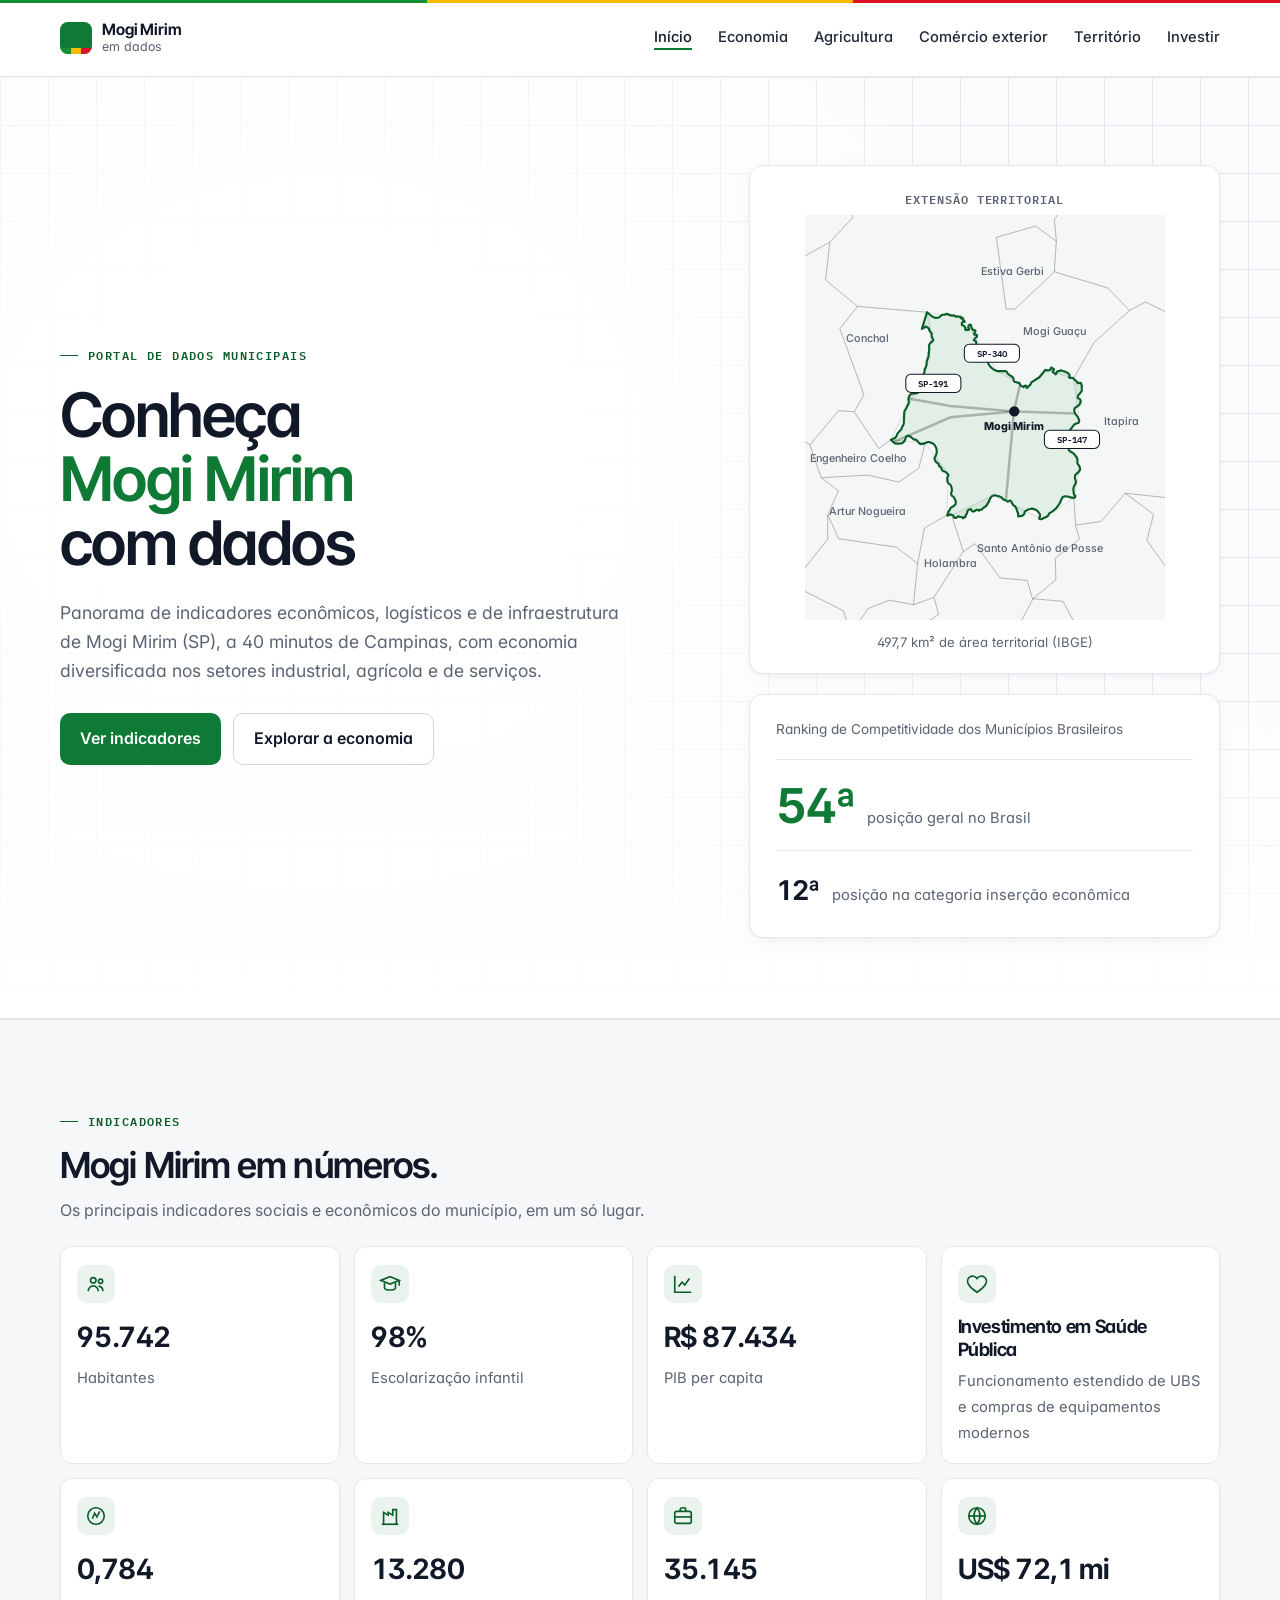
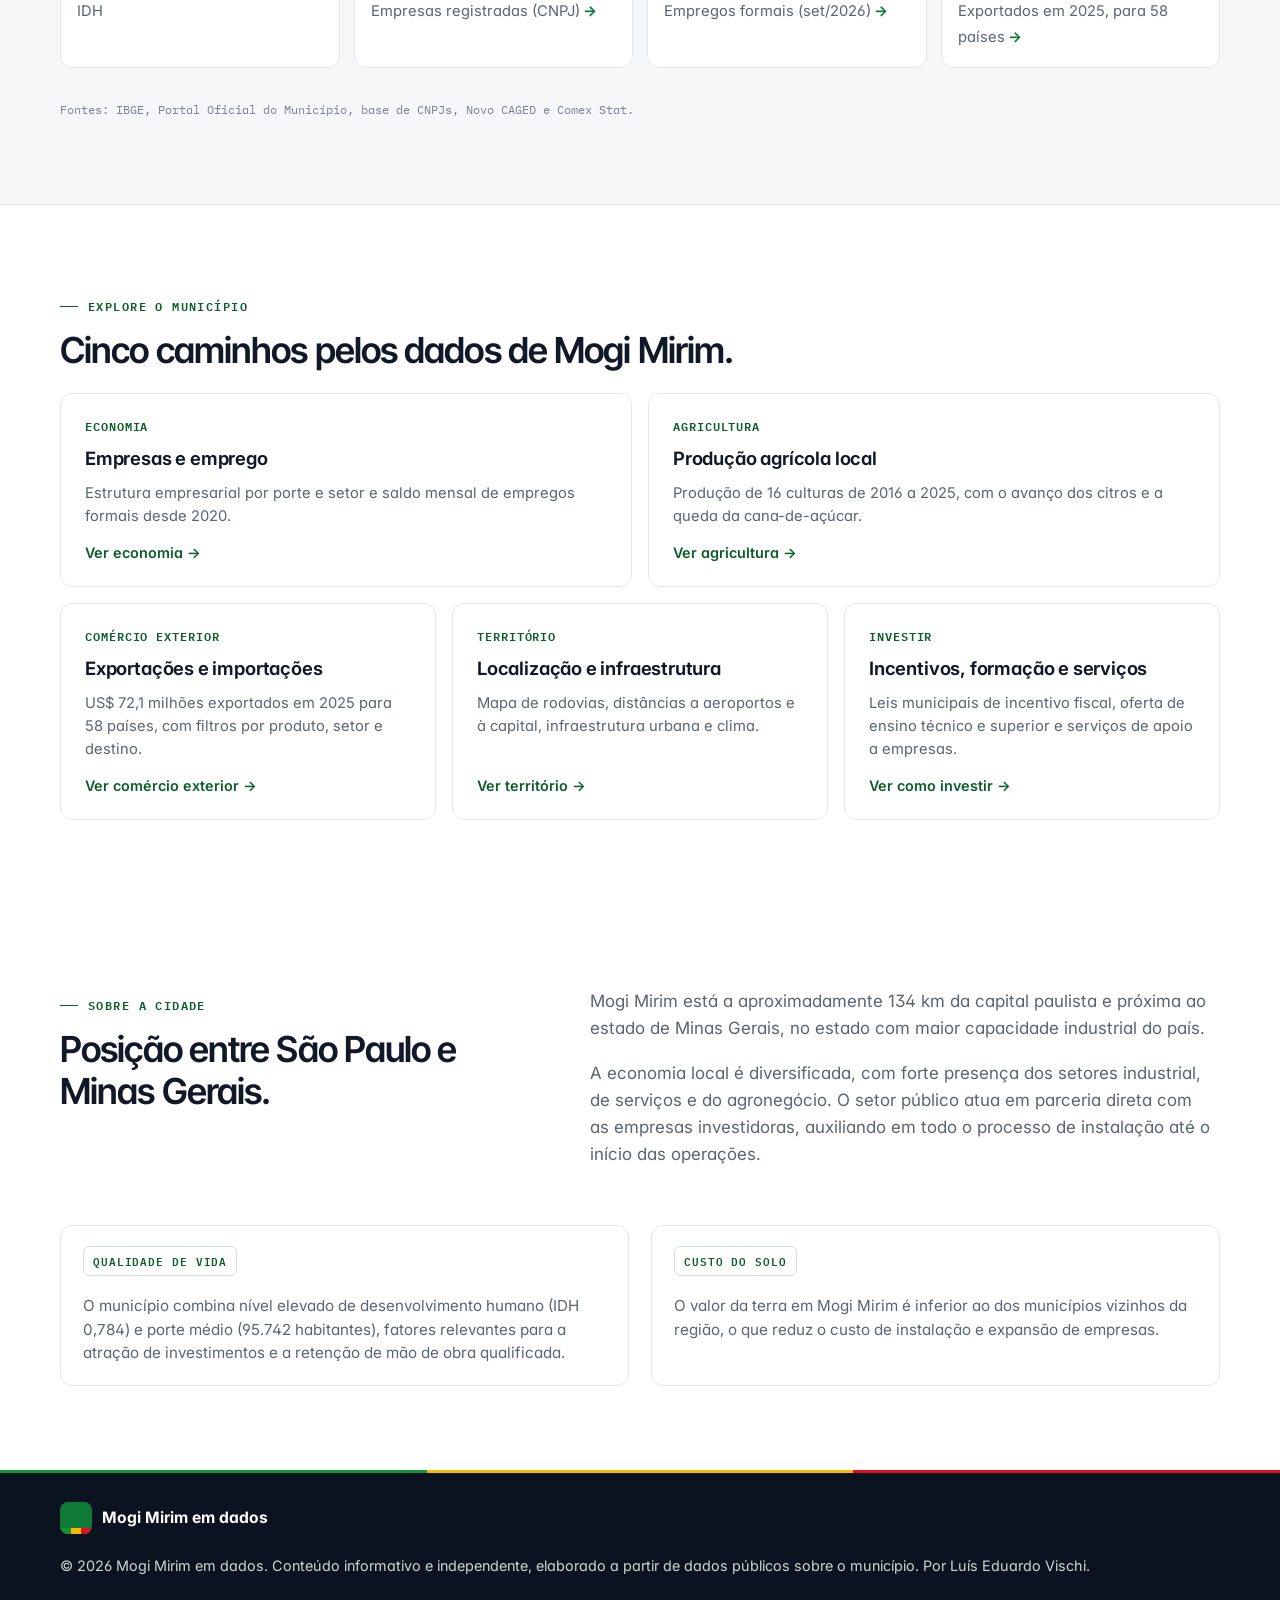
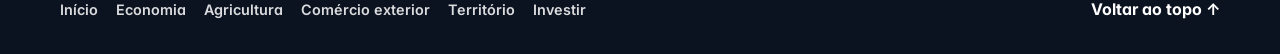
==== commit 69c83a3a: "Add files via upload" ====
--- a/index.html
+++ b/index.html
@@ -212,7 +212,7 @@
             <div class="stat-icon" data-tone="green">
               <svg viewBox="0 0 24 24" fill="none" stroke="currentColor" stroke-width="1.8"><rect x="3" y="7" width="18" height="13" rx="2"/><path d="M9 7V5a2 2 0 0 1 2-2h2a2 2 0 0 1 2 2v2"/><path d="M3 13h18"/></svg>
             </div>
-            <strong class="stat-number">29.079</strong>
+            <strong class="stat-number">35.145</strong>
             <span class="stat-label">Empregos formais (set/2026)</span>
           </a>
 
